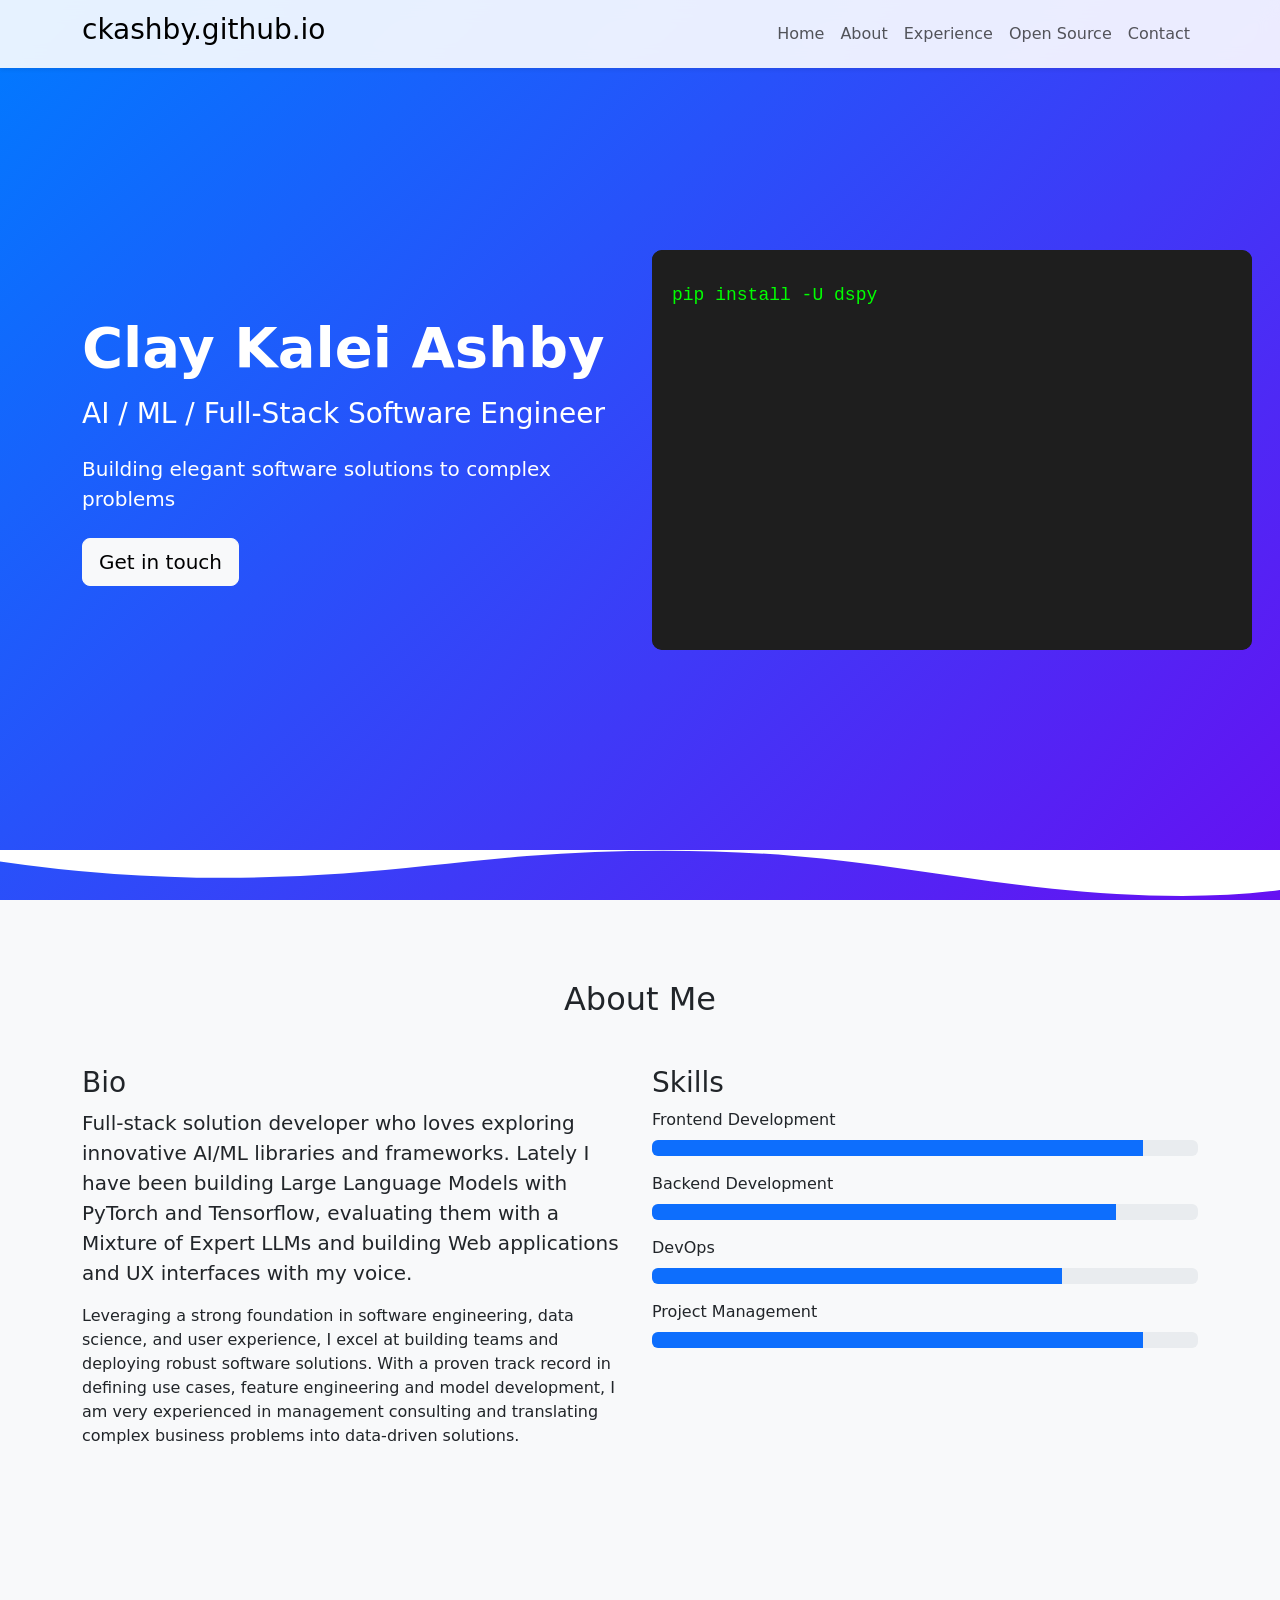
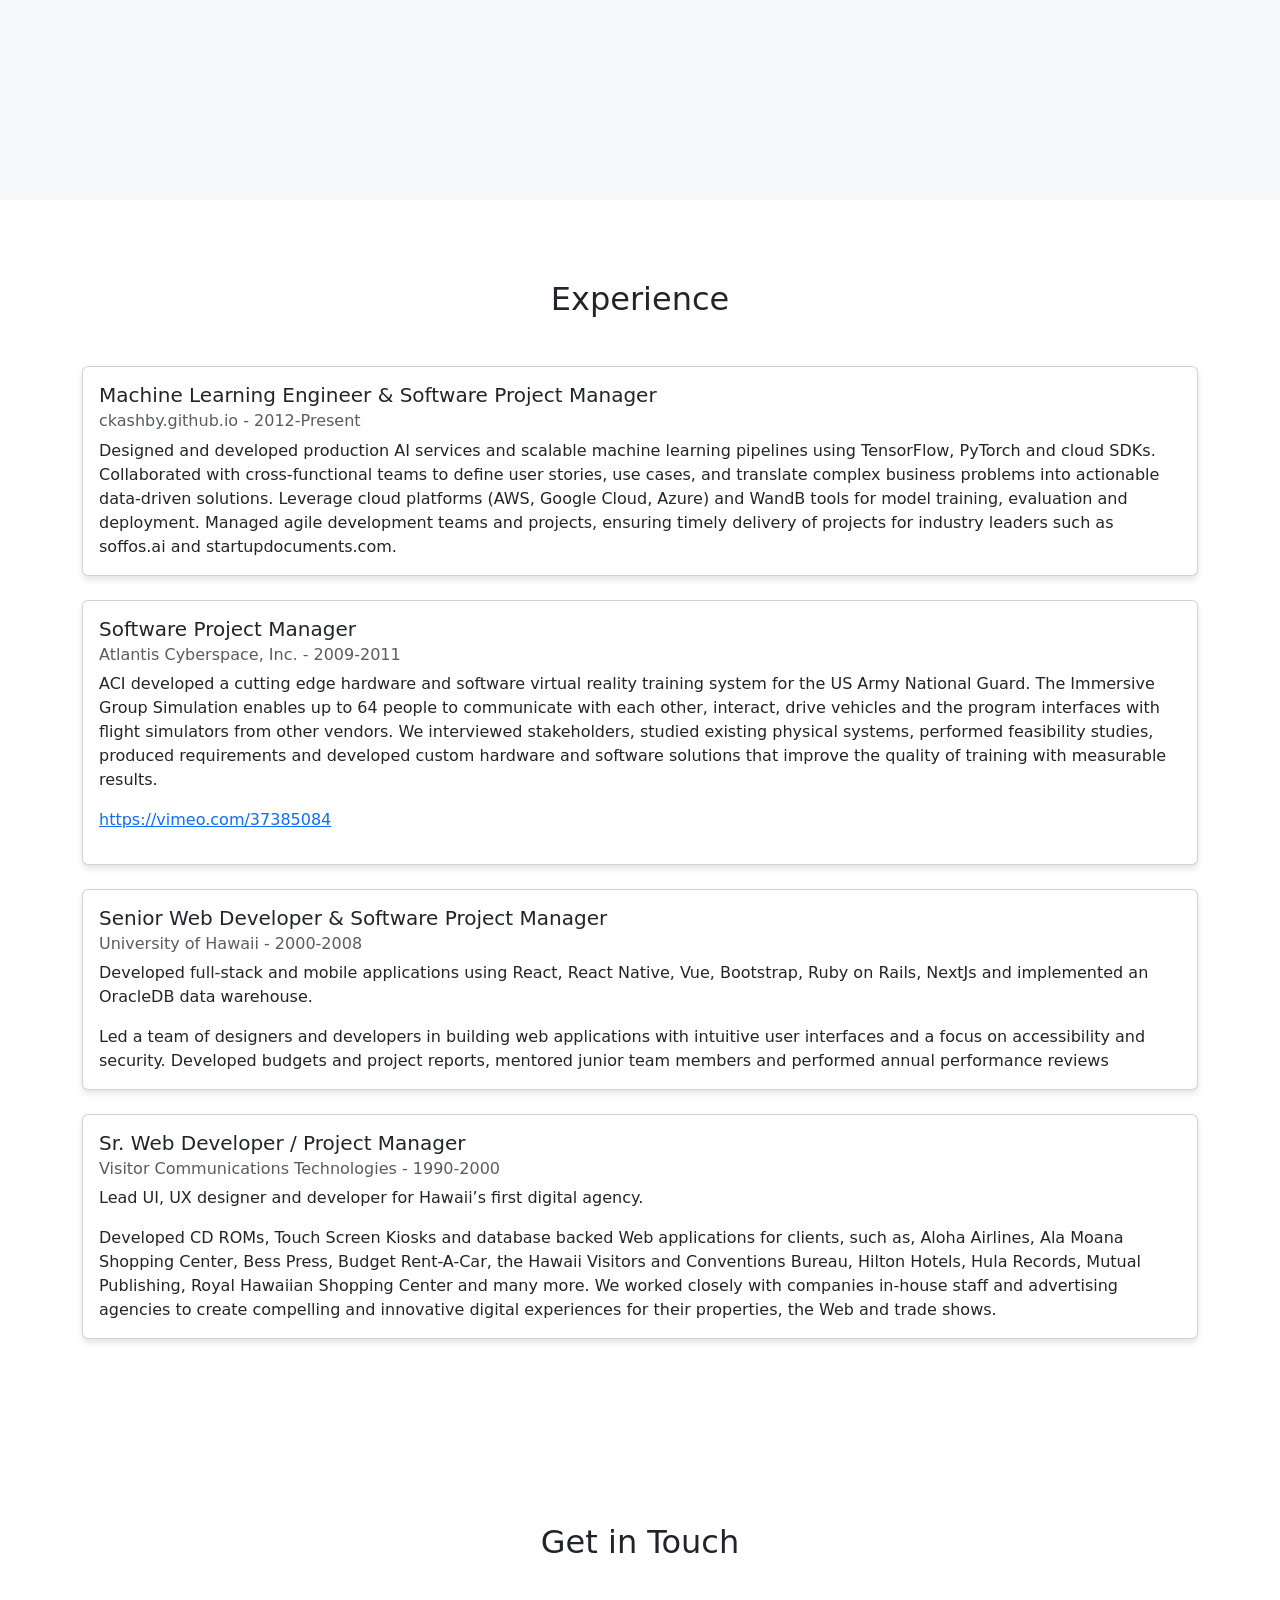
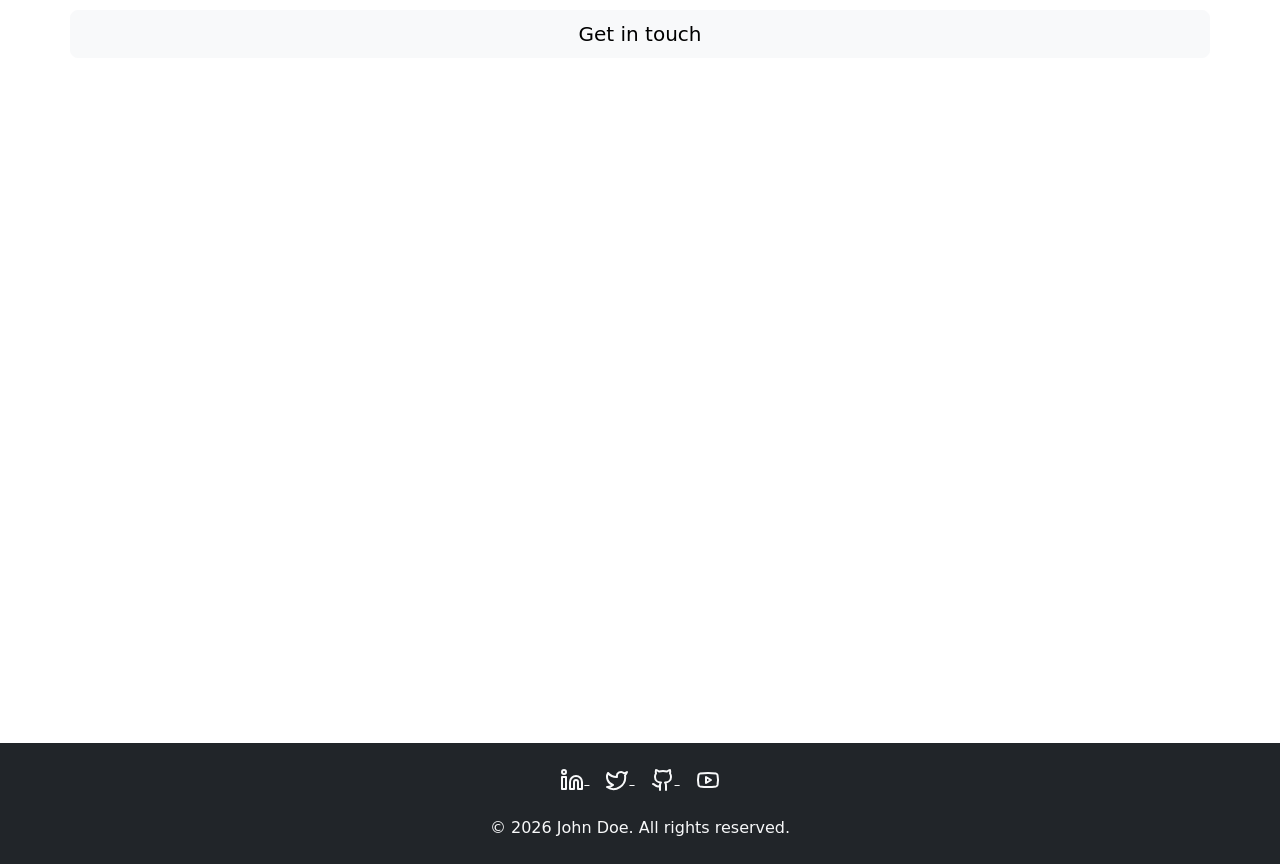
==== index.html @ 8d7f3fad "shorten animation" ====
<!DOCTYPE html>
<html lang="en">

<head>
    <meta charset="UTF-8">
    <meta name="viewport" content="width=device-width, initial-scale=1.0">
    <title>Clay Kalei Ashby - AI / ML / Full-Stack Software Engineer</title>
    <link href="https://cdnjs.cloudflare.com/ajax/libs/bootstrap/5.3.2/css/bootstrap.min.css" rel="stylesheet">
    <style>
        section {
            padding: 80px 0;
            min-height: 100vh;
        }

        .navbar {
            backdrop-filter: blur(10px);
            background-color: rgba(255, 255, 255, 0.9);
        }

        .project-card {
            transition: transform 0.3s ease;
            box-shadow: 0 4px 6px rgba(0, 0, 0, 0.1);
        }

        .project-card:hover {
            transform: translateY(-5px);
            box-shadow: 0 10px 15px rgba(0, 0, 0, 0.2);
        }

        .card {
            box-shadow: 0 4px 6px rgba(0, 0, 0, 0.1);
        }

        .hero-section {
            background: linear-gradient(135deg, #007bff 0%, #6610f2 100%);
            color: white;
        }

        .custom-shape {
            position: absolute;
            bottom: 0;
            left: 0;
            width: 100%;
            overflow: hidden;
            line-height: 0;
        }

        .custom-shape svg {
            position: relative;
            display: block;
            width: calc(100% + 1.3px);
            height: 50px;
        }

        .custom-shape .shape-fill {
            fill: #FFFFFF;
        }
    </style>
</head>

<body>
    <!-- Navbar <img src="./images/cka-sig400.png" alt="CK Ashby signature image" /> -->
    <nav class="navbar navbar-expand-lg fixed-top shadow-sm">
        <div class="container">
            <a class="navbar-brand fw-bold" href="#home"><h3>ckashby.github.io</h3></a>
            <button class="navbar-toggler" type="button" data-bs-toggle="collapse" data-bs-target="#navbarNav">
                <span class="navbar-toggler-icon"></span>
            </button>
            <div class="collapse navbar-collapse" id="navbarNav">
                <ul class="navbar-nav ms-auto">
                    <li class="nav-item">
                        <a class="nav-link" href="#home">Home</a>
                    </li>
                    <li class="nav-item">
                        <a class="nav-link" href="#about">About</a>
                    </li>
                    <li class="nav-item">
                        <a class="nav-link" href="#experience">Experience</a>
                    </li>
                    <li class="nav-item">
                        <a class="nav-link" href="#opensource">Open Source</a>
                    </li>
                    <li class="nav-item">
                        <a class="nav-link" href="#contact">Contact</a>
                    </li>
                </ul>
            </div>
        </div>
    </nav>

    <!-- Hero Section -->
    <section id="home" class="hero-section d-flex align-items-center position-relative">
        <div class="container">
            <div class="row align-items-center">
                <div class="col-lg-6">
                    <h1 class="display-4 fw-bold mb-3">Clay Kalei Ashby</h1>
                    <h2 class="h3 mb-4">AI / ML / Full-Stack Software Engineer</h2>
                    <!-- <h2 class="h3 mb-4">Technical Project / Program Manager</h2> -->
                    <p class="lead mb-4">Building elegant software solutions to complex problems</p>
                    <a href="./assets/ClayAshbyResume.pdf" class="btn btn-light btn-lg">Get in touch</a>
                </div>
                <div class="col-lg-6 text-center">
                    <svg width="600" height="400" xmlns="http://www.w3.org/2000/svg"
                        style="background-color: #1e1e1e; border-radius: 10px; font-family: 'Courier New', Courier, monospace;">
                        <!-- Terminal background -->
                        <rect x="0" y="0" width="600" height="400" fill="#1e1e1e" rx="10" ry="10" />
                        <text x="20" y="50" font-size="18" fill="#00ff00" id="line1"></text>
                        <text x="20" y="80" font-size="18" fill="#00ff00" id="line2"></text>
                        <text x="20" y="110" font-size="18" fill="#00ff00" id="line3"></text>
                        <text x="20" y="140" font-size="18" fill="#00ff00" id="line4"></text>
                        <text x="20" y="170" font-size="18" fill="#00ff00" id="line5"></text>

                        <!-- Animation script -->
                        <script>
                            const commands = [
                                'pip install -U dspy',
                                'curl -fsSL https://ollama.ai/install.sh | sh',
                                'ollama run llama3.2:1b',
                                "lm = dspy.LM('ollama_chat/llama3.2', api_base='http://localhost:11434')",
                                'dspy.configure(lm=lm)'
                            ];

                            let currentLine = 1;
                            let currentText = "";
                            let charIndex = 0;

                            function typeEffect() {
                                const textElement = document.getElementById(`line${currentLine}`);
                                if (currentLine <= commands.length) {
                                    currentText = commands[currentLine - 1];
                                    if (charIndex < currentText.length) {
                                        textElement.textContent += currentText[charIndex];
                                        charIndex++;
                                        setTimeout(typeEffect, 100);
                                    } else {
                                        currentLine++;
                                        charIndex = 0;
                                        setTimeout(typeEffect, 500);
                                    }
                                }
                            }

                            typeEffect();
                        </script>
                    </svg>
                    <!-- <img src="https://cdnjs.cloudflare.com/ajax/libs/placeholder-loading/0.6.0/example-6.svg" alt="Coding illustration" class="img-fluid rounded shadow-lg"> -->
                </div>
            </div>
        </div>
        <div class="custom-shape">
            <svg viewBox="0 0 1200 120" preserveAspectRatio="none">
                <path
                    d="M321.39,56.44c58-10.79,114.16-30.13,172-41.86,82.39-16.72,168.19-17.73,250.45-.39C823.78,31,906.67,72,985.66,92.83c70.05,18.48,146.53,26.09,214.34,3V0H0V27.35A600.21,600.21,0,0,0,321.39,56.44Z"
                    class="shape-fill"></path>
            </svg>
        </div>
    </section>

    <!-- About Section -->
    <section id="about" class="bg-light">
        <div class="container">
            <h2 class="text-center mb-5">About Me</h2>
            <div class="row">
                <div class="col-lg-6 mb-4">
                    <h3>Bio</h3>
                    <p class="lead">Full-stack solution developer who loves exploring innovative AI/ML libraries and
                        frameworks. Lately I have been
                        building Large Language Models with PyTorch and Tensorflow, evaluating them with a Mixture of
                        Expert LLMs and building Web applications and UX interfaces with my voice.</p>
                    <p>Leveraging a strong foundation in software engineering, data science, and user experience, I
                        excel at building teams and deploying robust software solutions. With a proven track record in
                        defining use cases, feature engineering and model development, I am very experienced in
                        management consulting and translating complex business problems into data-driven solutions.</p>
                </div>
                <div class="col-lg-6">
                    <h3>Skills</h3>
                    <div class="mb-3">
                        <p class="mb-2">Frontend Development</p>
                        <div class="progress">
                            <div class="progress-bar" role="progressbar" style="width: 90%"></div>
                        </div>
                    </div>
                    <div class="mb-3">
                        <p class="mb-2">Backend Development</p>
                        <div class="progress">
                            <div class="progress-bar" role="progressbar" style="width: 85%"></div>
                        </div>
                    </div>
                    <div class="mb-3">
                        <p class="mb-2">DevOps</p>
                        <div class="progress">
                            <div class="progress-bar" role="progressbar" style="width: 75%"></div>
                        </div>
                    </div>
                    <div class="mb-3">
                        <p class="mb-2">Project Management</p>
                        <div class="progress">
                            <div class="progress-bar" role="progressbar" style="width: 90%"></div>
                        </div>
                    </div>
                </div>
            </div>
        </div>
    </section>

    <!-- Experience Section -->
    <section id="experience">
        <div class="container">
            <h2 class="text-center mb-5">Experience</h2>
            <div class="row">
                <div class="col-lg-12">
                    <div class="card mb-4">
                        <div class="card-body">
                            <h5 class="card-title">Machine Learning Engineer & Software Project Manager</h5>
                            <h6 class="card-subtitle mb-2 text-muted">ckashby.github.io - 2012-Present</h6>
                            <p class="card-text">Designed and developed production AI services and scalable machine
                                learning pipelines using
                                TensorFlow, PyTorch and cloud SDKs. Collaborated with cross-functional teams to define
                                user
                                stories, use cases, and translate complex business problems into actionable data-driven
                                solutions. Leverage cloud platforms (AWS, Google Cloud, Azure) and WandB tools for model
                                training, evaluation and deployment. Managed agile development teams and projects,
                                ensuring
                                timely delivery of projects for industry leaders such as soffos.ai and
                                startupdocuments.com.</p>
                        </div>
                    </div>
                    <div class="card mb-4">
                        <div class="card-body">
                            <h5 class="card-title">Software Project Manager</h5>
                            <h6 class="card-subtitle mb-2 text-muted">Atlantis Cyberspace, Inc. - 2009-2011</h6>
                            <p class="card-text">ACI developed a cutting edge hardware and software virtual reality
                                training system for the US
                                Army National Guard. The Immersive Group Simulation enables up to 64 people to
                                communicate with each other, interact, drive vehicles and the program interfaces with
                                flight
                                simulators from other vendors. We interviewed stakeholders, studied existing physical
                                systems,
                                performed feasibility studies, produced requirements and developed custom hardware and
                                software solutions that improve the quality of training with measurable results.</p>
                            <p><a href="https://vimeo.com/37385084">https://vimeo.com/37385084</a></p>
                        </div>
                    </div>
                    <div class="card mb-4">
                        <div class="card-body">
                            <h5 class="card-title">Senior Web Developer & Software Project Manager </h5>
                            <h6 class="card-subtitle mb-2 text-muted">University of Hawaii - 2000-2008</h6>
                            <p class="card-text">Developed full-stack and mobile applications using React, React Native,
                                Vue, Bootstrap, Ruby on Rails, NextJs and implemented an OracleDB data warehouse.</p>
                            <p class="card-text">Led a team of designers and developers in building web applications
                                with intuitive user interfaces and a focus on accessibility and security. Developed
                                budgets and project
                                reports, mentored junior team members and performed annual performance reviews</p>

                        </div>
                    </div>
                    <div class="card mb-4">
                        <div class="card-body">
                            <h5 class="card-title">Sr. Web Developer / Project Manager</h5>
                            <h6 class="card-subtitle mb-2 text-muted">Visitor Communications Technologies - 1990-2000
                            </h6>
                            <p class="card-text">Lead UI, UX designer and developer for Hawaii’s first digital agency.
                            </p>
                            <p class="card-text">Developed CD ROMs, Touch Screen Kiosks and database backed Web
                                applications for clients,
                                such as, Aloha Airlines, Ala Moana Shopping Center, Bess Press, Budget Rent-A-Car, the
                                Hawaii Visitors and Conventions Bureau, Hilton Hotels, Hula Records, Mutual Publishing,
                                Royal
                                Hawaiian Shopping Center and many more. We worked closely with companies in-house staff
                                and advertising agencies to create compelling and innovative digital experiences for
                                their
                                properties, the Web and trade shows.</p>
                        </div>
                    </div>
                </div>
            </div>
        </div>
    </section>

    <!-- Contact Section -->
    <section id="contact">
        <div class="container">
            <h2 class="text-center mb-5">Get in Touch</h2>
            <div class="row justify-content-center">
                <a href="./assets/ClayAshbyResume.pdf" class="btn btn-light btn-lg">Get in touch</a>
            </div>
        </div>
    </section>

    <!-- Footer -->
    <footer class="bg-dark text-light py-4">
        <div class="container">
            <div class="row justify-content-center mb-4">
                <div class="col-auto">
                    <a href="https://www.linkedin.com/in/clay-ashby-299709b0/" class="text-light mx-2" target="_blank" rel="noopener noreferrer">
                        <svg xmlns="http://www.w3.org/2000/svg" width="24" height="24" viewBox="0 0 24 24" fill="none"
                            stroke="currentColor" stroke-width="2" stroke-linecap="round" stroke-linejoin="round">
                            <path d="M16 8a6 6 0 0 1 6 6v7h-4v-7a2 2 0 0 0-2-2 2 2 0 0 0-2 2v7h-4v-7a6 6 0 0 1 6-6z">
                            </path>
                            <rect width="4" height="12" x="2" y="9"></rect>
                            <circle cx="4" cy="4" r="2"></circle>
                        </svg>
                    </a>
                    <a href="https://x.com/clayashby" class="text-light mx-2" target="_blank" rel="noopener noreferrer">
                        <svg xmlns="http://www.w3.org/2000/svg" width="24" height="24" viewBox="0 0 24 24" fill="none"
                            stroke="currentColor" stroke-width="2" stroke-linecap="round" stroke-linejoin="round">
                            <path
                                d="M22 4s-.7 2.1-2 3.4c1.6 10-9.4 17.3-18 11.6 2.2.1 4.4-.6 6-2C3 15.5.5 9.6 3 5c2.2 2.6 5.6 4.1 9 4-.9-4.2 4-6.6 7-3.8 1.1 0 3-1.2 3-1.2z">
                            </path>
                        </svg>
                    </a>
                    <a href="https://github.com/ckashby" class="text-light mx-2" target="_blank" rel="noopener noreferrer">
                        <svg xmlns="http://www.w3.org/2000/svg" width="24" height="24" viewBox="0 0 24 24" fill="none"
                            stroke="currentColor" stroke-width="2" stroke-linecap="round" stroke-linejoin="round">
                            <path
                                d="M15 22v-4a4.8 4.8 0 0 0-1-3.5c3 0 6-2 6-5.5.08-1.25-.27-2.48-1-3.5.28-1.15.28-2.35 0-3.5 0 0-1 0-3 1.5-2.64-.5-5.36-.5-8 0C6 2 5 2 5 2c-.3 1.15-.3 2.35 0 3.5A5.403 5.403 0 0 0 4 9c0 3.5 3 5.5 6 5.5-.39.49-.68 1.05-.85 1.65-.17.6-.22 1.23-.15 1.85v4">
                            </path>
                            <path d="M9 18c-4.51 2-5-2-7-2"></path>
                        </svg>
                    </a>
                    <a href="https://www.youtube.com/@claydotashbydotgmail" class="text-light mx-2" target="_blank" rel="noopener noreferrer">
                        <svg xmlns="http://www.w3.org/2000/svg" width="24" height="24" viewBox="0 0 24 24" fill="none"
                            stroke="currentColor" stroke-width="2" stroke-linecap="round" stroke-linejoin="round">
                            <path
                                d="M2.5 17a24.12 24.12 0 0 1 0-10 2 2 0 0 1 1.4-1.4 49.56 49.56 0 0 1 16.2 0A2 2 0 0 1 21.5 7a24.12 24.12 0 0 1 0 10 2 2 0 0 1-1.4 1.4 49.55 49.55 0 0 1-16.2 0A2 2 0 0 1 2.5 17">
                            </path>
                            <path d="m10 15 5-3-5-3z"></path>
                        </svg>
                    </a>
                </div>
            </div>
            <div class="text-center">
                <p class="mb-0">&copy;
                    <script>document.write(new Date().getFullYear())</script> John Doe. All rights reserved.
                </p>
            </div>
        </div>
    </footer>

    <script src="https://cdnjs.cloudflare.com/ajax/libs/bootstrap/5.3.2/js/bootstrap.bundle.min.js"></script>
    <script>
        // Get the navbar collapse element
        const navbarCollapse = document.getElementById('navbarNav');
        const bsCollapse = new bootstrap.Collapse(navbarCollapse, { toggle: false });

        // Add click event listeners to all navbar links
        document.querySelectorAll('.navbar-nav .nav-link').forEach(link => {
            link.addEventListener('click', () => {
                // Check if the navbar is expanded (visible on mobile)
                if (navbarCollapse.classList.contains('show')) {
                    bsCollapse.hide();
                }
            });
        });
    </script>
</body>

</html>
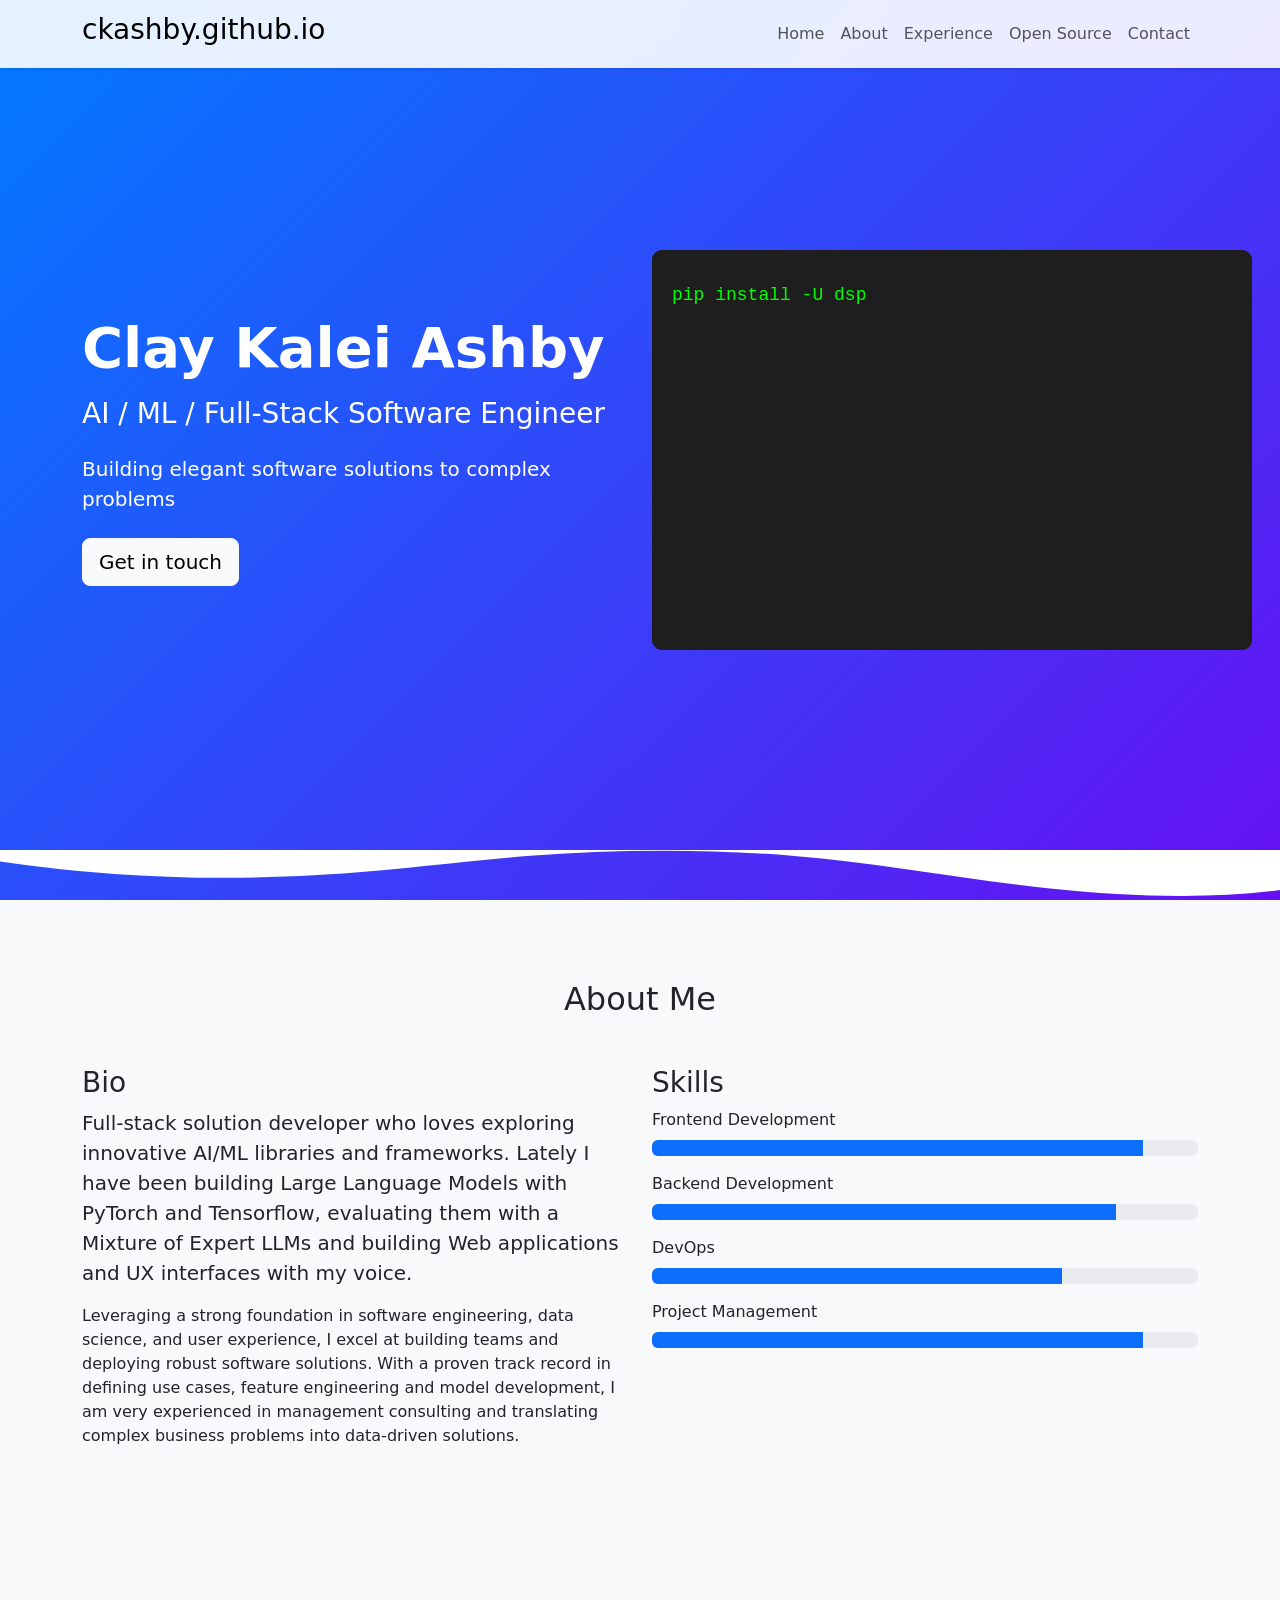
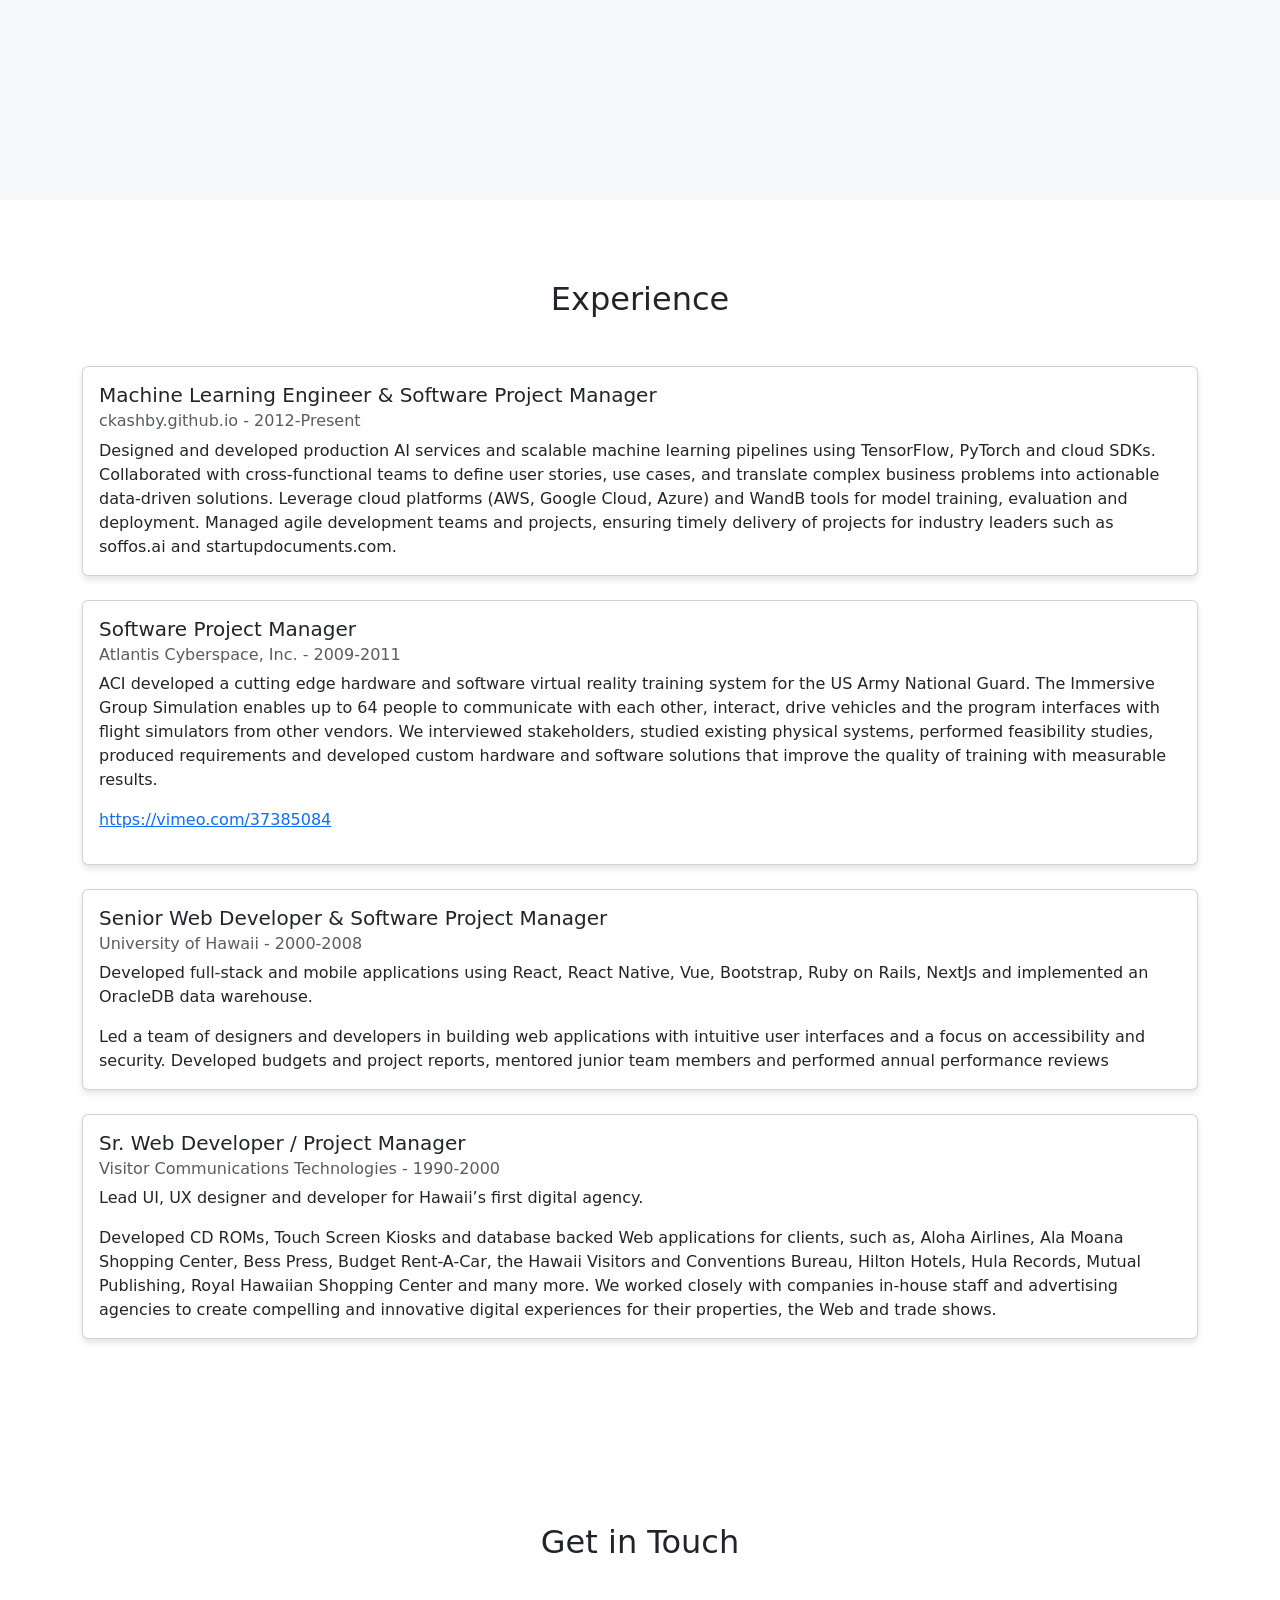
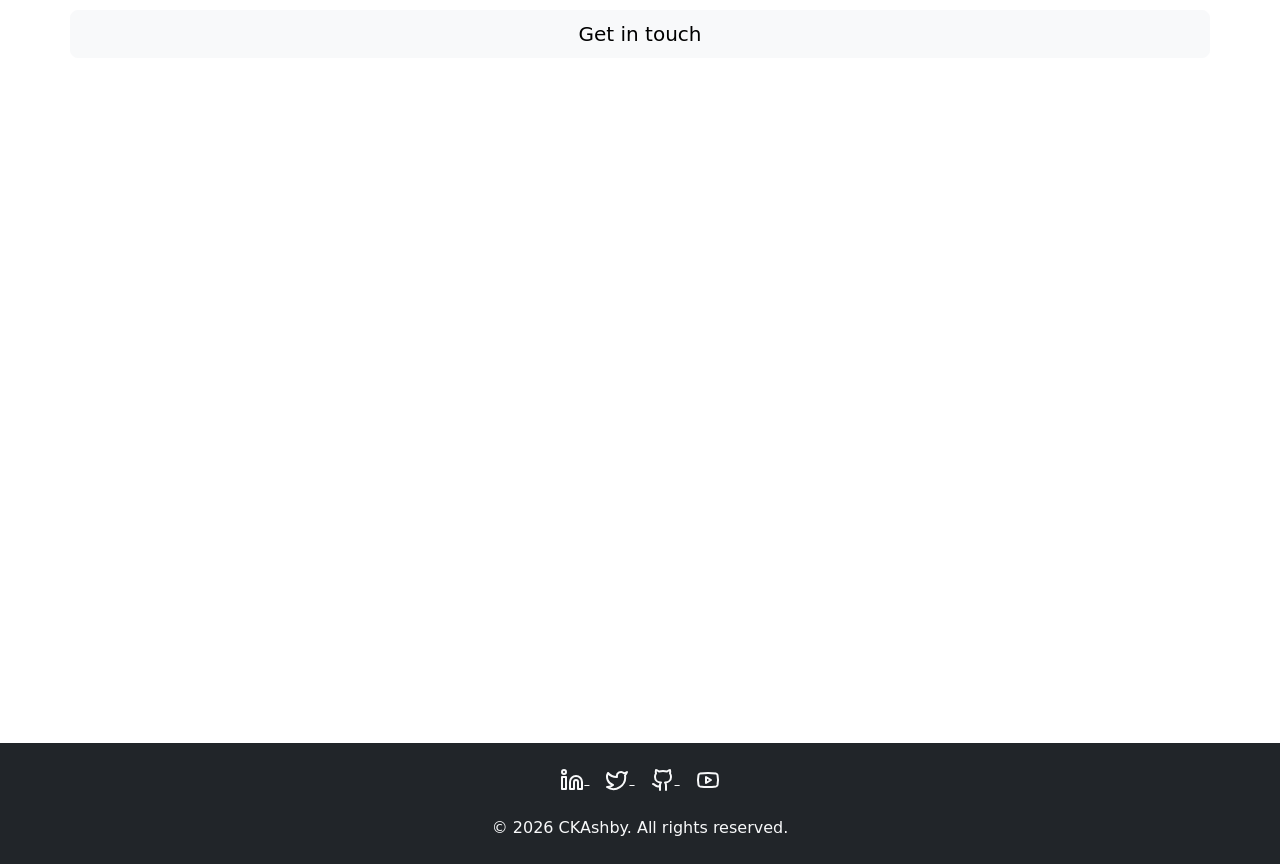
==== commit 37ca1702: "update footer text" ====
--- a/index.html
+++ b/index.html
@@ -331,7 +331,7 @@
             </div>
             <div class="text-center">
                 <p class="mb-0">&copy;
-                    <script>document.write(new Date().getFullYear())</script> John Doe. All rights reserved.
+                    <script>document.write(new Date().getFullYear())</script> CKAshby. All rights reserved.
                 </p>
             </div>
         </div>
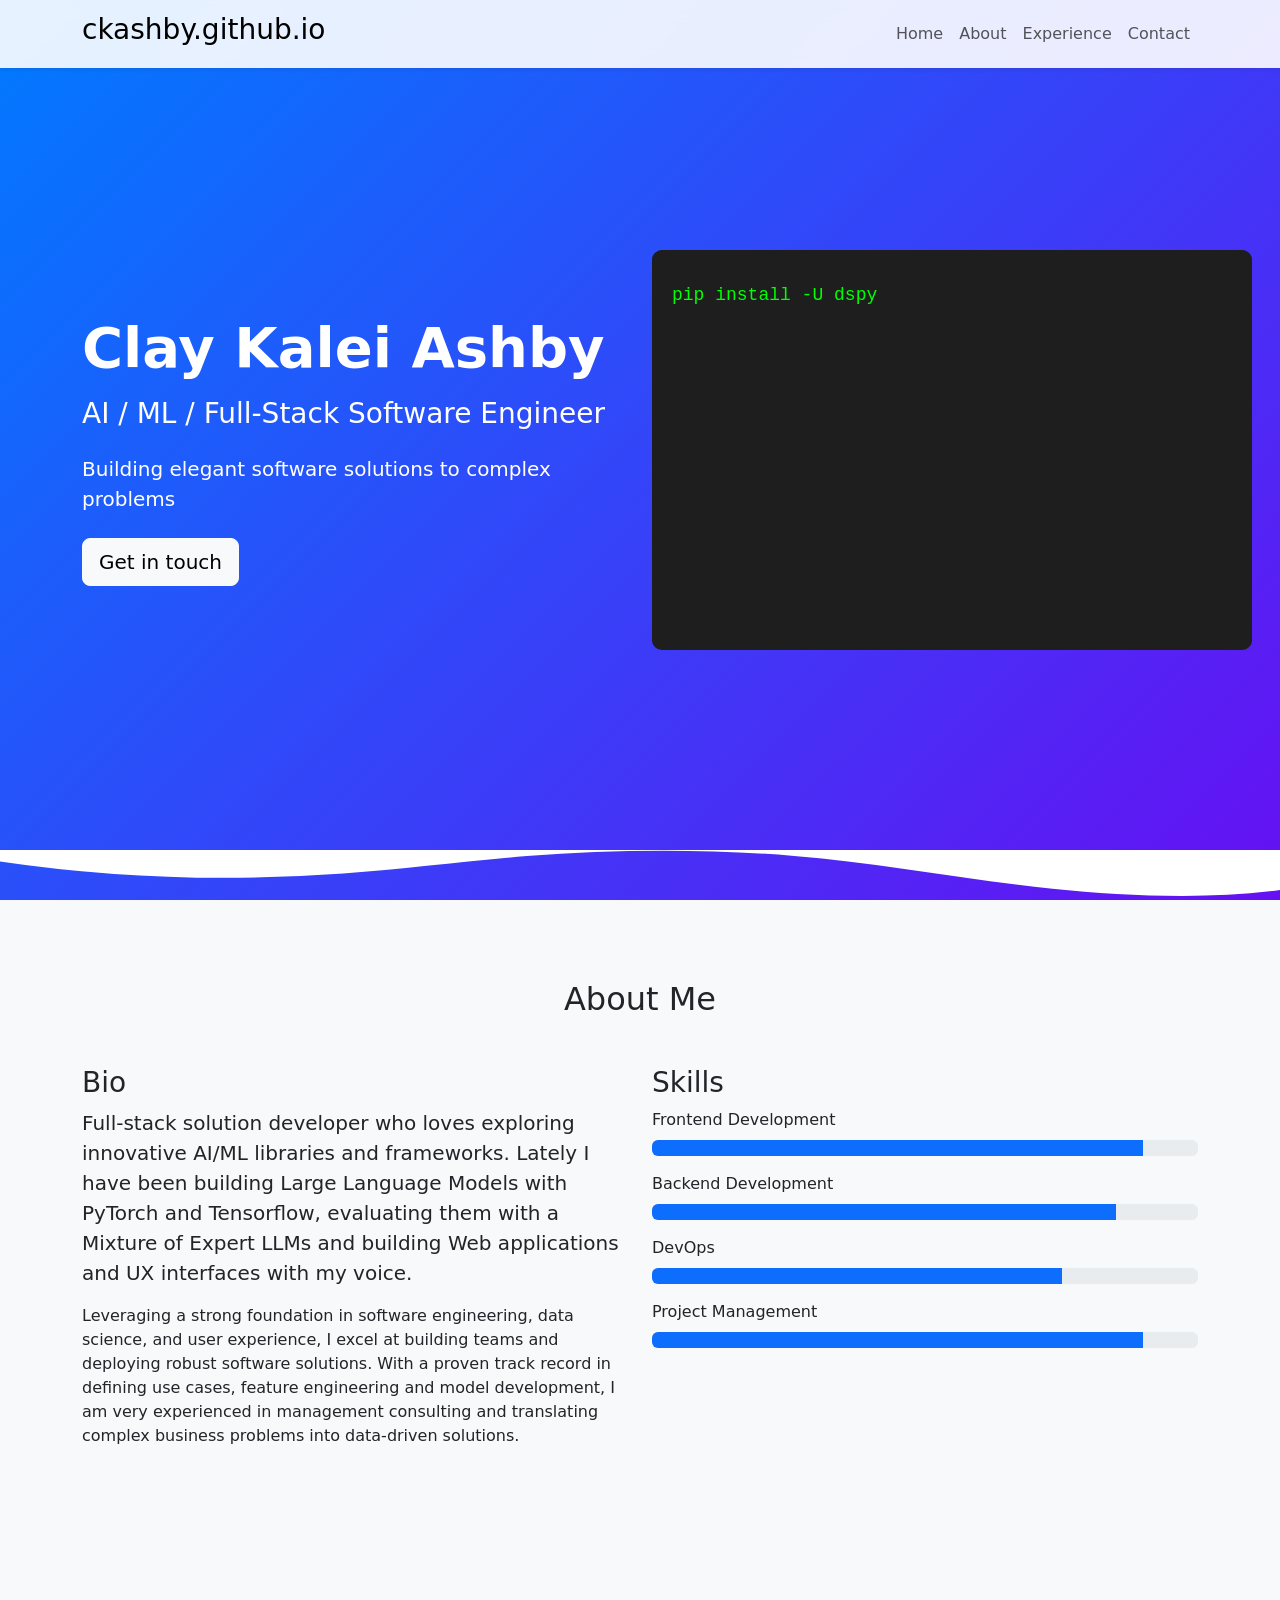
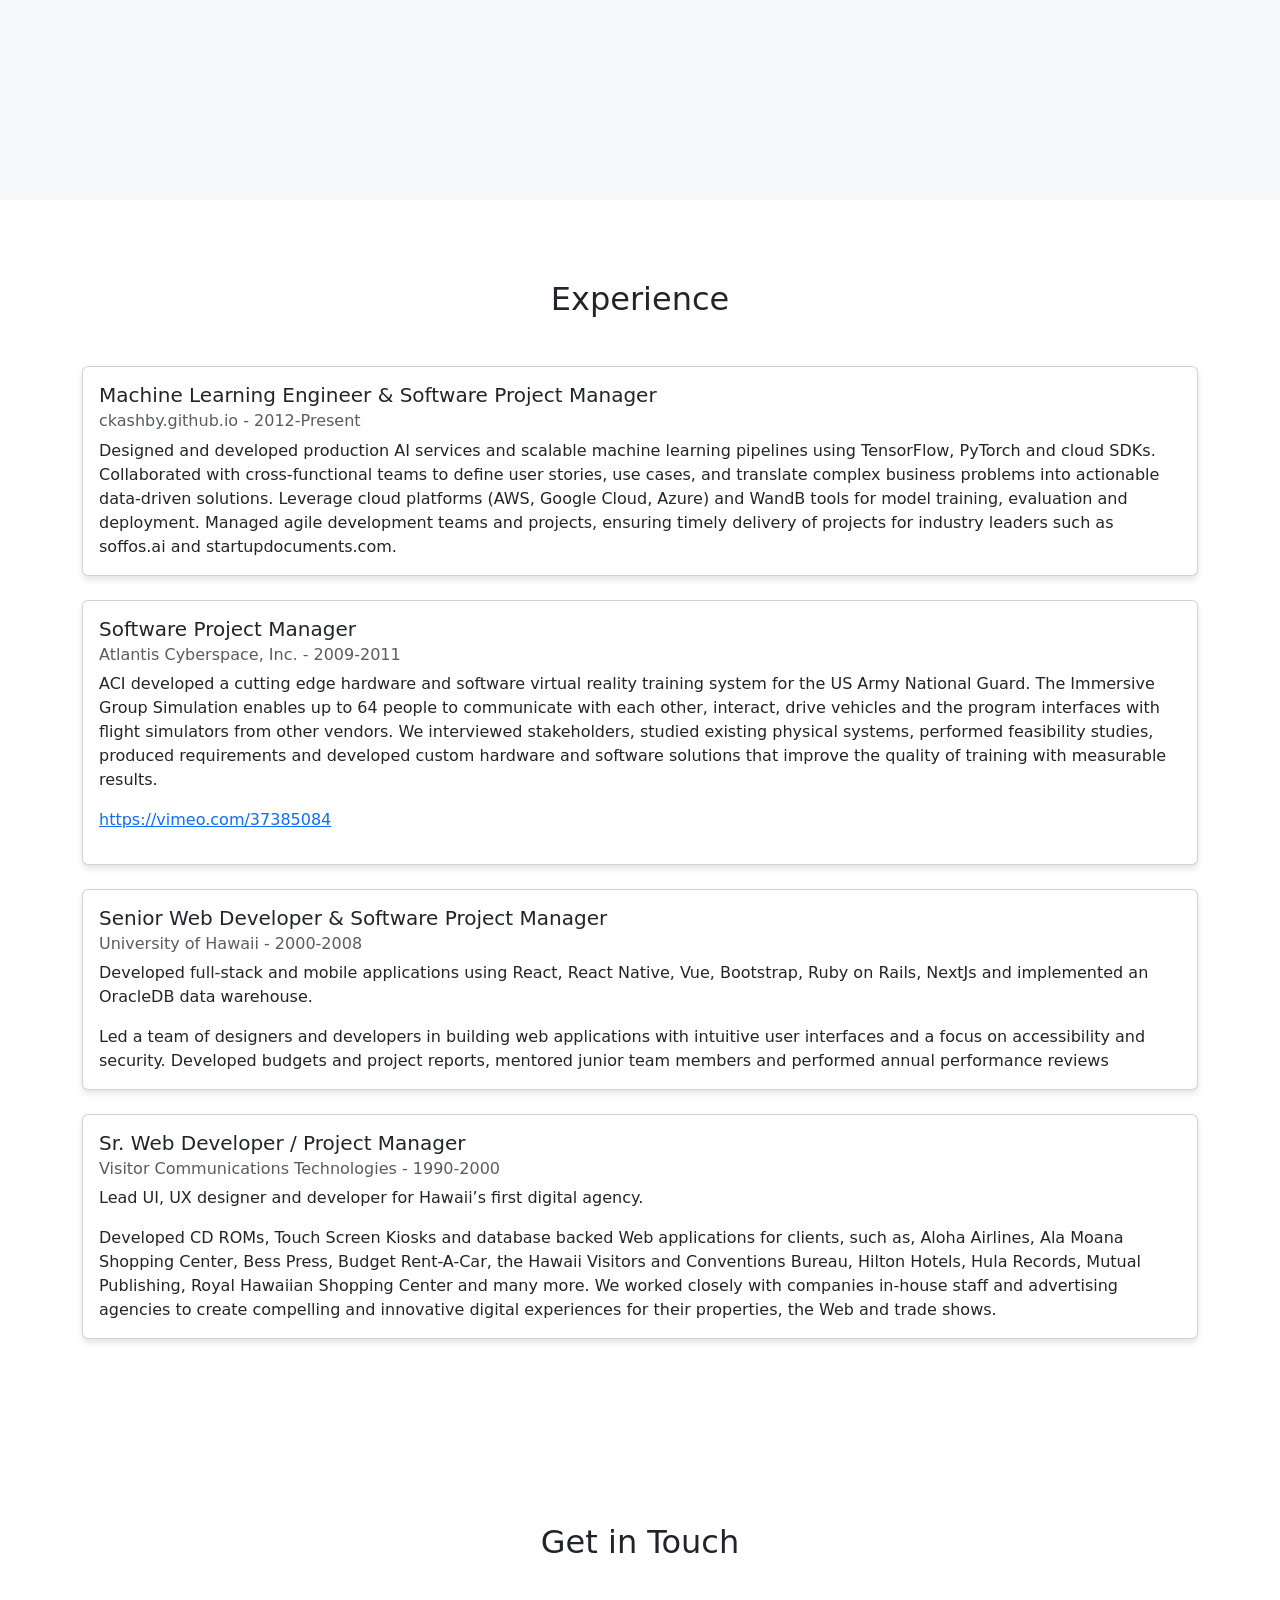
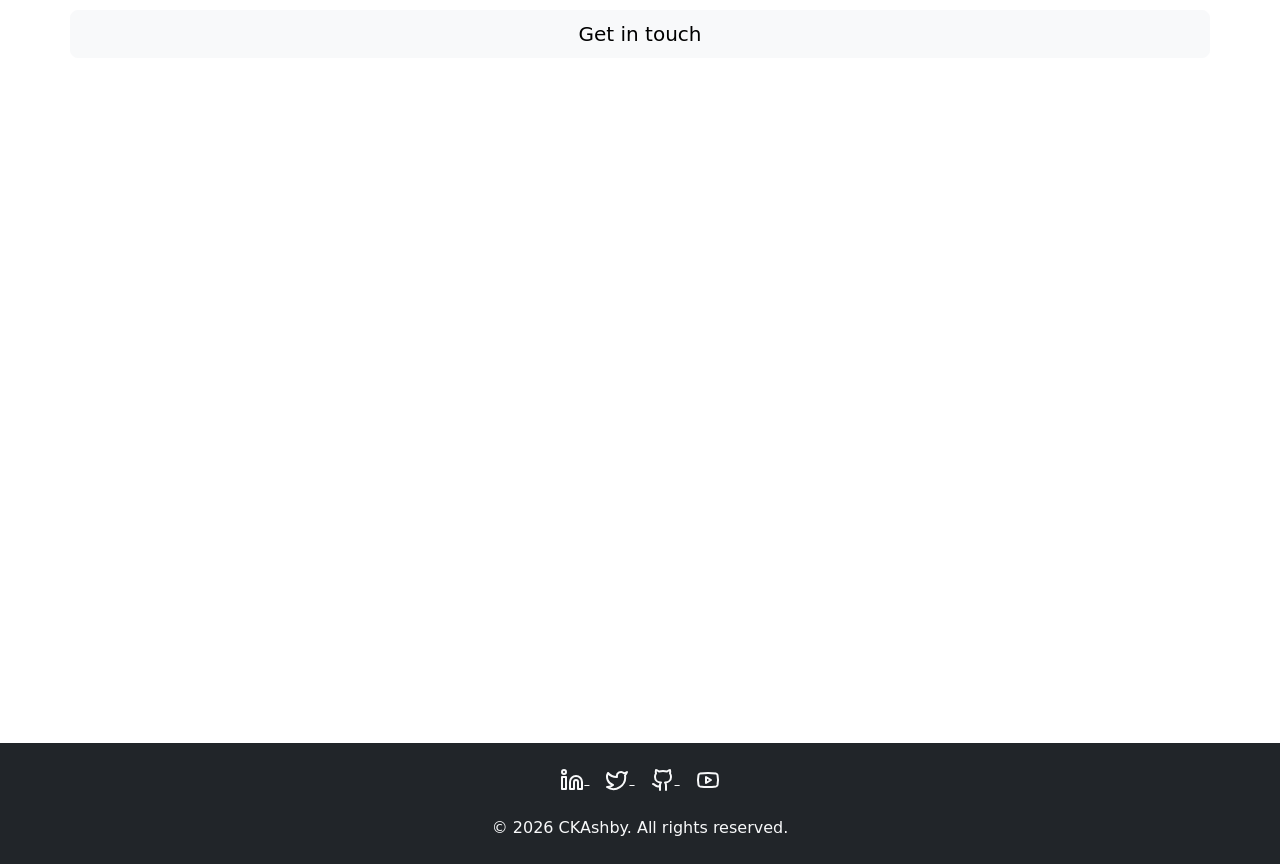
==== commit 58acaef1: "update resume" ====
--- a/index.html
+++ b/index.html
@@ -1,358 +1,571 @@
-<!DOCTYPE html>
+<!doctype html>
 <html lang="en">
-
-<head>
-    <meta charset="UTF-8">
-    <meta name="viewport" content="width=device-width, initial-scale=1.0">
-    <title>Clay Kalei Ashby - AI / ML / Full-Stack Software Engineer</title>
-    <link href="https://cdnjs.cloudflare.com/ajax/libs/bootstrap/5.3.2/css/bootstrap.min.css" rel="stylesheet">
-    <style>
-        section {
-            padding: 80px 0;
-            min-height: 100vh;
-        }
-
-        .navbar {
-            backdrop-filter: blur(10px);
-            background-color: rgba(255, 255, 255, 0.9);
-        }
-
-        .project-card {
-            transition: transform 0.3s ease;
-            box-shadow: 0 4px 6px rgba(0, 0, 0, 0.1);
-        }
-
-        .project-card:hover {
-            transform: translateY(-5px);
-            box-shadow: 0 10px 15px rgba(0, 0, 0, 0.2);
-        }
-
-        .card {
-            box-shadow: 0 4px 6px rgba(0, 0, 0, 0.1);
-        }
-
-        .hero-section {
-            background: linear-gradient(135deg, #007bff 0%, #6610f2 100%);
-            color: white;
-        }
-
-        .custom-shape {
-            position: absolute;
-            bottom: 0;
-            left: 0;
-            width: 100%;
-            overflow: hidden;
-            line-height: 0;
-        }
-
-        .custom-shape svg {
-            position: relative;
-            display: block;
-            width: calc(100% + 1.3px);
-            height: 50px;
-        }
-
-        .custom-shape .shape-fill {
-            fill: #FFFFFF;
-        }
-    </style>
-</head>
-
-<body>
-    <!-- Navbar <img src="./images/cka-sig400.png" alt="CK Ashby signature image" /> -->
-    <nav class="navbar navbar-expand-lg fixed-top shadow-sm">
-        <div class="container">
-            <a class="navbar-brand fw-bold" href="#home"><h3>ckashby.github.io</h3></a>
-            <button class="navbar-toggler" type="button" data-bs-toggle="collapse" data-bs-target="#navbarNav">
-                <span class="navbar-toggler-icon"></span>
-            </button>
-            <div class="collapse navbar-collapse" id="navbarNav">
-                <ul class="navbar-nav ms-auto">
-                    <li class="nav-item">
-                        <a class="nav-link" href="#home">Home</a>
-                    </li>
-                    <li class="nav-item">
-                        <a class="nav-link" href="#about">About</a>
-                    </li>
-                    <li class="nav-item">
-                        <a class="nav-link" href="#experience">Experience</a>
-                    </li>
-                    <li class="nav-item">
-                        <a class="nav-link" href="#opensource">Open Source</a>
-                    </li>
-                    <li class="nav-item">
-                        <a class="nav-link" href="#contact">Contact</a>
-                    </li>
-                </ul>
-            </div>
-        </div>
-    </nav>
-
-    <!-- Hero Section -->
-    <section id="home" class="hero-section d-flex align-items-center position-relative">
-        <div class="container">
-            <div class="row align-items-center">
-                <div class="col-lg-6">
-                    <h1 class="display-4 fw-bold mb-3">Clay Kalei Ashby</h1>
-                    <h2 class="h3 mb-4">AI / ML / Full-Stack Software Engineer</h2>
-                    <!-- <h2 class="h3 mb-4">Technical Project / Program Manager</h2> -->
-                    <p class="lead mb-4">Building elegant software solutions to complex problems</p>
-                    <a href="./assets/ClayAshbyResume.pdf" class="btn btn-light btn-lg">Get in touch</a>
-                </div>
-                <div class="col-lg-6 text-center">
-                    <svg width="600" height="400" xmlns="http://www.w3.org/2000/svg"
-                        style="background-color: #1e1e1e; border-radius: 10px; font-family: 'Courier New', Courier, monospace;">
-                        <!-- Terminal background -->
-                        <rect x="0" y="0" width="600" height="400" fill="#1e1e1e" rx="10" ry="10" />
-                        <text x="20" y="50" font-size="18" fill="#00ff00" id="line1"></text>
-                        <text x="20" y="80" font-size="18" fill="#00ff00" id="line2"></text>
-                        <text x="20" y="110" font-size="18" fill="#00ff00" id="line3"></text>
-                        <text x="20" y="140" font-size="18" fill="#00ff00" id="line4"></text>
-                        <text x="20" y="170" font-size="18" fill="#00ff00" id="line5"></text>
-
-                        <!-- Animation script -->
-                        <script>
-                            const commands = [
-                                'pip install -U dspy',
-                                'curl -fsSL https://ollama.ai/install.sh | sh',
-                                'ollama run llama3.2:1b',
-                                "lm = dspy.LM('ollama_chat/llama3.2', api_base='http://localhost:11434')",
-                                'dspy.configure(lm=lm)'
-                            ];
-
-                            let currentLine = 1;
-                            let currentText = "";
-                            let charIndex = 0;
-
-                            function typeEffect() {
-                                const textElement = document.getElementById(`line${currentLine}`);
-                                if (currentLine <= commands.length) {
-                                    currentText = commands[currentLine - 1];
-                                    if (charIndex < currentText.length) {
-                                        textElement.textContent += currentText[charIndex];
-                                        charIndex++;
-                                        setTimeout(typeEffect, 100);
-                                    } else {
-                                        currentLine++;
-                                        charIndex = 0;
-                                        setTimeout(typeEffect, 500);
+    <head>
+        <meta charset="UTF-8" />
+        <meta name="viewport" content="width=device-width, initial-scale=1.0" />
+        <title>Clay Kalei Ashby - AI / ML / Full-Stack Software Engineer</title>
+        <link
+            href="https://cdnjs.cloudflare.com/ajax/libs/bootstrap/5.3.2/css/bootstrap.min.css"
+            rel="stylesheet"
+        />
+        <style>
+            section {
+                padding: 80px 0;
+                min-height: 100vh;
+            }
+
+            .navbar {
+                backdrop-filter: blur(10px);
+                background-color: rgba(255, 255, 255, 0.9);
+            }
+
+            .project-card {
+                transition: transform 0.3s ease;
+                box-shadow: 0 4px 6px rgba(0, 0, 0, 0.1);
+            }
+
+            .project-card:hover {
+                transform: translateY(-5px);
+                box-shadow: 0 10px 15px rgba(0, 0, 0, 0.2);
+            }
+
+            .card {
+                box-shadow: 0 4px 6px rgba(0, 0, 0, 0.1);
+            }
+
+            .hero-section {
+                background: linear-gradient(135deg, #007bff 0%, #6610f2 100%);
+                color: white;
+            }
+
+            .custom-shape {
+                position: absolute;
+                bottom: 0;
+                left: 0;
+                width: 100%;
+                overflow: hidden;
+                line-height: 0;
+            }
+
+            .custom-shape svg {
+                position: relative;
+                display: block;
+                width: calc(100% + 1.3px);
+                height: 50px;
+            }
+
+            .custom-shape .shape-fill {
+                fill: #ffffff;
+            }
+        </style>
+    </head>
+
+    <body>
+        <!-- Navbar <img src="./images/cka-sig400.png" alt="CK Ashby signature image" /> -->
+        <nav class="navbar navbar-expand-lg fixed-top shadow-sm">
+            <div class="container">
+                <a class="navbar-brand fw-bold" href="#home"
+                    ><h3>ckashby.github.io</h3></a
+                >
+                <button
+                    class="navbar-toggler"
+                    type="button"
+                    data-bs-toggle="collapse"
+                    data-bs-target="#navbarNav"
+                >
+                    <span class="navbar-toggler-icon"></span>
+                </button>
+                <div class="collapse navbar-collapse" id="navbarNav">
+                    <ul class="navbar-nav ms-auto">
+                        <li class="nav-item">
+                            <a class="nav-link" href="#home">Home</a>
+                        </li>
+                        <li class="nav-item">
+                            <a class="nav-link" href="#about">About</a>
+                        </li>
+                        <li class="nav-item">
+                            <a class="nav-link" href="#experience"
+                                >Experience</a
+                            >
+                        </li>
+                        <li class="nav-item">
+                            <a class="nav-link" href="#contact">Contact</a>
+                        </li>
+                    </ul>
+                </div>
+            </div>
+        </nav>
+
+        <!-- Hero Section -->
+        <section
+            id="home"
+            class="hero-section d-flex align-items-center position-relative"
+        >
+            <div class="container">
+                <div class="row align-items-center">
+                    <div class="col-lg-6">
+                        <h1 class="display-4 fw-bold mb-3">Clay Kalei Ashby</h1>
+                        <h2 class="h3 mb-4">
+                            AI / ML / Full-Stack Software Engineer
+                        </h2>
+                        <!-- <h2 class="h3 mb-4">Technical Project / Program Manager</h2> -->
+                        <p class="lead mb-4">
+                            Building elegant software solutions to complex
+                            problems
+                        </p>
+                        <a
+                            href="./assets/ClayAshbyResume.pdf"
+                            class="btn btn-light btn-lg"
+                            >Get in touch</a
+                        >
+                    </div>
+                    <div class="col-lg-6 text-center">
+                        <svg
+                            width="600"
+                            height="400"
+                            xmlns="http://www.w3.org/2000/svg"
+                            style="
+                                background-color: #1e1e1e;
+                                border-radius: 10px;
+                                font-family:
+                                    &quot;Courier New&quot;, Courier, monospace;
+                            "
+                        >
+                            <!-- Terminal background -->
+                            <rect
+                                x="0"
+                                y="0"
+                                width="600"
+                                height="400"
+                                fill="#1e1e1e"
+                                rx="10"
+                                ry="10"
+                            />
+                            <text
+                                x="20"
+                                y="50"
+                                font-size="18"
+                                fill="#00ff00"
+                                id="line1"
+                            ></text>
+                            <text
+                                x="20"
+                                y="80"
+                                font-size="18"
+                                fill="#00ff00"
+                                id="line2"
+                            ></text>
+                            <text
+                                x="20"
+                                y="110"
+                                font-size="18"
+                                fill="#00ff00"
+                                id="line3"
+                            ></text>
+                            <text
+                                x="20"
+                                y="140"
+                                font-size="18"
+                                fill="#00ff00"
+                                id="line4"
+                            ></text>
+                            <text
+                                x="20"
+                                y="170"
+                                font-size="18"
+                                fill="#00ff00"
+                                id="line5"
+                            ></text>
+
+                            <!-- Animation script -->
+                            <script>
+                                const commands = [
+                                    "pip install -U dspy",
+                                    "curl -fsSL https://ollama.ai/install.sh | sh",
+                                    "ollama run llama3.2:1b",
+                                    "lm = dspy.LM('ollama_chat/llama3.2', api_base='http://localhost:11434')",
+                                    "dspy.configure(lm=lm)",
+                                ];
+
+                                let currentLine = 1;
+                                let currentText = "";
+                                let charIndex = 0;
+
+                                function typeEffect() {
+                                    const textElement = document.getElementById(
+                                        `line${currentLine}`,
+                                    );
+                                    if (currentLine <= commands.length) {
+                                        currentText = commands[currentLine - 1];
+                                        if (charIndex < currentText.length) {
+                                            textElement.textContent +=
+                                                currentText[charIndex];
+                                            charIndex++;
+                                            setTimeout(typeEffect, 100);
+                                        } else {
+                                            currentLine++;
+                                            charIndex = 0;
+                                            setTimeout(typeEffect, 500);
+                                        }
                                     }
                                 }
-                            }
-
-                            typeEffect();
+
+                                typeEffect();
+                            </script>
+                        </svg>
+                        <!-- <img src="https://cdnjs.cloudflare.com/ajax/libs/placeholder-loading/0.6.0/example-6.svg" alt="Coding illustration" class="img-fluid rounded shadow-lg"> -->
+                    </div>
+                </div>
+            </div>
+            <div class="custom-shape">
+                <svg viewBox="0 0 1200 120" preserveAspectRatio="none">
+                    <path
+                        d="M321.39,56.44c58-10.79,114.16-30.13,172-41.86,82.39-16.72,168.19-17.73,250.45-.39C823.78,31,906.67,72,985.66,92.83c70.05,18.48,146.53,26.09,214.34,3V0H0V27.35A600.21,600.21,0,0,0,321.39,56.44Z"
+                        class="shape-fill"
+                    ></path>
+                </svg>
+            </div>
+        </section>
+
+        <!-- About Section -->
+        <section id="about" class="bg-light">
+            <div class="container">
+                <h2 class="text-center mb-5">About Me</h2>
+                <div class="row">
+                    <div class="col-lg-6 mb-4">
+                        <h3>Bio</h3>
+                        <p class="lead">
+                            Full-stack solution developer who loves exploring
+                            innovative AI/ML libraries and frameworks. Lately I
+                            have been building Large Language Models with
+                            PyTorch and Tensorflow, evaluating them with a
+                            Mixture of Expert LLMs and building Web applications
+                            and UX interfaces with my voice.
+                        </p>
+                        <p>
+                            Leveraging a strong foundation in software
+                            engineering, data science, and user experience, I
+                            excel at building teams and deploying robust
+                            software solutions. With a proven track record in
+                            defining use cases, feature engineering and model
+                            development, I am very experienced in management
+                            consulting and translating complex business problems
+                            into data-driven solutions.
+                        </p>
+                    </div>
+                    <div class="col-lg-6">
+                        <h3>Skills</h3>
+                        <div class="mb-3">
+                            <p class="mb-2">Frontend Development</p>
+                            <div class="progress">
+                                <div
+                                    class="progress-bar"
+                                    role="progressbar"
+                                    style="width: 90%"
+                                ></div>
+                            </div>
+                        </div>
+                        <div class="mb-3">
+                            <p class="mb-2">Backend Development</p>
+                            <div class="progress">
+                                <div
+                                    class="progress-bar"
+                                    role="progressbar"
+                                    style="width: 85%"
+                                ></div>
+                            </div>
+                        </div>
+                        <div class="mb-3">
+                            <p class="mb-2">DevOps</p>
+                            <div class="progress">
+                                <div
+                                    class="progress-bar"
+                                    role="progressbar"
+                                    style="width: 75%"
+                                ></div>
+                            </div>
+                        </div>
+                        <div class="mb-3">
+                            <p class="mb-2">Project Management</p>
+                            <div class="progress">
+                                <div
+                                    class="progress-bar"
+                                    role="progressbar"
+                                    style="width: 90%"
+                                ></div>
+                            </div>
+                        </div>
+                    </div>
+                </div>
+            </div>
+        </section>
+
+        <!-- Experience Section -->
+        <section id="experience">
+            <div class="container">
+                <h2 class="text-center mb-5">Experience</h2>
+                <div class="row">
+                    <div class="col-lg-12">
+                        <div class="card mb-4">
+                            <div class="card-body">
+                                <h5 class="card-title">
+                                    Machine Learning Engineer & Software Project
+                                    Manager
+                                </h5>
+                                <h6 class="card-subtitle mb-2 text-muted">
+                                    ckashby.github.io - 2012-Present
+                                </h6>
+                                <p class="card-text">
+                                    Designed and developed production AI
+                                    services and scalable machine learning
+                                    pipelines using TensorFlow, PyTorch and
+                                    cloud SDKs. Collaborated with
+                                    cross-functional teams to define user
+                                    stories, use cases, and translate complex
+                                    business problems into actionable
+                                    data-driven solutions. Leverage cloud
+                                    platforms (AWS, Google Cloud, Azure) and
+                                    WandB tools for model training, evaluation
+                                    and deployment. Managed agile development
+                                    teams and projects, ensuring timely delivery
+                                    of projects for industry leaders such as
+                                    soffos.ai and startupdocuments.com.
+                                </p>
+                            </div>
+                        </div>
+                        <div class="card mb-4">
+                            <div class="card-body">
+                                <h5 class="card-title">
+                                    Software Project Manager
+                                </h5>
+                                <h6 class="card-subtitle mb-2 text-muted">
+                                    Atlantis Cyberspace, Inc. - 2009-2011
+                                </h6>
+                                <p class="card-text">
+                                    ACI developed a cutting edge hardware and
+                                    software virtual reality training system for
+                                    the US Army National Guard. The Immersive
+                                    Group Simulation enables up to 64 people to
+                                    communicate with each other, interact, drive
+                                    vehicles and the program interfaces with
+                                    flight simulators from other vendors. We
+                                    interviewed stakeholders, studied existing
+                                    physical systems, performed feasibility
+                                    studies, produced requirements and developed
+                                    custom hardware and software solutions that
+                                    improve the quality of training with
+                                    measurable results.
+                                </p>
+                                <p>
+                                    <a href="https://vimeo.com/37385084"
+                                        >https://vimeo.com/37385084</a
+                                    >
+                                </p>
+                            </div>
+                        </div>
+                        <div class="card mb-4">
+                            <div class="card-body">
+                                <h5 class="card-title">
+                                    Senior Web Developer & Software Project
+                                    Manager
+                                </h5>
+                                <h6 class="card-subtitle mb-2 text-muted">
+                                    University of Hawaii - 2000-2008
+                                </h6>
+                                <p class="card-text">
+                                    Developed full-stack and mobile applications
+                                    using React, React Native, Vue, Bootstrap,
+                                    Ruby on Rails, NextJs and implemented an
+                                    OracleDB data warehouse.
+                                </p>
+                                <p class="card-text">
+                                    Led a team of designers and developers in
+                                    building web applications with intuitive
+                                    user interfaces and a focus on accessibility
+                                    and security. Developed budgets and project
+                                    reports, mentored junior team members and
+                                    performed annual performance reviews
+                                </p>
+                            </div>
+                        </div>
+                        <div class="card mb-4">
+                            <div class="card-body">
+                                <h5 class="card-title">
+                                    Sr. Web Developer / Project Manager
+                                </h5>
+                                <h6 class="card-subtitle mb-2 text-muted">
+                                    Visitor Communications Technologies -
+                                    1990-2000
+                                </h6>
+                                <p class="card-text">
+                                    Lead UI, UX designer and developer for
+                                    Hawaii’s first digital agency.
+                                </p>
+                                <p class="card-text">
+                                    Developed CD ROMs, Touch Screen Kiosks and
+                                    database backed Web applications for
+                                    clients, such as, Aloha Airlines, Ala Moana
+                                    Shopping Center, Bess Press, Budget
+                                    Rent-A-Car, the Hawaii Visitors and
+                                    Conventions Bureau, Hilton Hotels, Hula
+                                    Records, Mutual Publishing, Royal Hawaiian
+                                    Shopping Center and many more. We worked
+                                    closely with companies in-house staff and
+                                    advertising agencies to create compelling
+                                    and innovative digital experiences for their
+                                    properties, the Web and trade shows.
+                                </p>
+                            </div>
+                        </div>
+                    </div>
+                </div>
+            </div>
+        </section>
+
+        <!-- Contact Section -->
+        <section id="contact">
+            <div class="container">
+                <h2 class="text-center mb-5">Get in Touch</h2>
+                <div class="row justify-content-center">
+                    <a
+                        href="./assets/ClayAshbyResume.pdf"
+                        class="btn btn-light btn-lg"
+                        >Get in touch</a
+                    >
+                </div>
+            </div>
+        </section>
+
+        <!-- Footer -->
+        <footer class="bg-dark text-light py-4">
+            <div class="container">
+                <div class="row justify-content-center mb-4">
+                    <div class="col-auto">
+                        <a
+                            href="https://www.linkedin.com/in/clay-ashby-299709b0/"
+                            class="text-light mx-2"
+                            target="_blank"
+                            rel="noopener noreferrer"
+                        >
+                            <svg
+                                xmlns="http://www.w3.org/2000/svg"
+                                width="24"
+                                height="24"
+                                viewBox="0 0 24 24"
+                                fill="none"
+                                stroke="currentColor"
+                                stroke-width="2"
+                                stroke-linecap="round"
+                                stroke-linejoin="round"
+                            >
+                                <path
+                                    d="M16 8a6 6 0 0 1 6 6v7h-4v-7a2 2 0 0 0-2-2 2 2 0 0 0-2 2v7h-4v-7a6 6 0 0 1 6-6z"
+                                ></path>
+                                <rect width="4" height="12" x="2" y="9"></rect>
+                                <circle cx="4" cy="4" r="2"></circle>
+                            </svg>
+                        </a>
+                        <a
+                            href="https://x.com/clayashby"
+                            class="text-light mx-2"
+                            target="_blank"
+                            rel="noopener noreferrer"
+                        >
+                            <svg
+                                xmlns="http://www.w3.org/2000/svg"
+                                width="24"
+                                height="24"
+                                viewBox="0 0 24 24"
+                                fill="none"
+                                stroke="currentColor"
+                                stroke-width="2"
+                                stroke-linecap="round"
+                                stroke-linejoin="round"
+                            >
+                                <path
+                                    d="M22 4s-.7 2.1-2 3.4c1.6 10-9.4 17.3-18 11.6 2.2.1 4.4-.6 6-2C3 15.5.5 9.6 3 5c2.2 2.6 5.6 4.1 9 4-.9-4.2 4-6.6 7-3.8 1.1 0 3-1.2 3-1.2z"
+                                ></path>
+                            </svg>
+                        </a>
+                        <a
+                            href="https://github.com/ckashby"
+                            class="text-light mx-2"
+                            target="_blank"
+                            rel="noopener noreferrer"
+                        >
+                            <svg
+                                xmlns="http://www.w3.org/2000/svg"
+                                width="24"
+                                height="24"
+                                viewBox="0 0 24 24"
+                                fill="none"
+                                stroke="currentColor"
+                                stroke-width="2"
+                                stroke-linecap="round"
+                                stroke-linejoin="round"
+                            >
+                                <path
+                                    d="M15 22v-4a4.8 4.8 0 0 0-1-3.5c3 0 6-2 6-5.5.08-1.25-.27-2.48-1-3.5.28-1.15.28-2.35 0-3.5 0 0-1 0-3 1.5-2.64-.5-5.36-.5-8 0C6 2 5 2 5 2c-.3 1.15-.3 2.35 0 3.5A5.403 5.403 0 0 0 4 9c0 3.5 3 5.5 6 5.5-.39.49-.68 1.05-.85 1.65-.17.6-.22 1.23-.15 1.85v4"
+                                ></path>
+                                <path d="M9 18c-4.51 2-5-2-7-2"></path>
+                            </svg>
+                        </a>
+                        <a
+                            href="https://www.youtube.com/@claydotashbydotgmail"
+                            class="text-light mx-2"
+                            target="_blank"
+                            rel="noopener noreferrer"
+                        >
+                            <svg
+                                xmlns="http://www.w3.org/2000/svg"
+                                width="24"
+                                height="24"
+                                viewBox="0 0 24 24"
+                                fill="none"
+                                stroke="currentColor"
+                                stroke-width="2"
+                                stroke-linecap="round"
+                                stroke-linejoin="round"
+                            >
+                                <path
+                                    d="M2.5 17a24.12 24.12 0 0 1 0-10 2 2 0 0 1 1.4-1.4 49.56 49.56 0 0 1 16.2 0A2 2 0 0 1 21.5 7a24.12 24.12 0 0 1 0 10 2 2 0 0 1-1.4 1.4 49.55 49.55 0 0 1-16.2 0A2 2 0 0 1 2.5 17"
+                                ></path>
+                                <path d="m10 15 5-3-5-3z"></path>
+                            </svg>
+                        </a>
+                    </div>
+                </div>
+                <div class="text-center">
+                    <p class="mb-0">
+                        &copy;
+                        <script>
+                            document.write(new Date().getFullYear());
                         </script>
-                    </svg>
-                    <!-- <img src="https://cdnjs.cloudflare.com/ajax/libs/placeholder-loading/0.6.0/example-6.svg" alt="Coding illustration" class="img-fluid rounded shadow-lg"> -->
-                </div>
-            </div>
-        </div>
-        <div class="custom-shape">
-            <svg viewBox="0 0 1200 120" preserveAspectRatio="none">
-                <path
-                    d="M321.39,56.44c58-10.79,114.16-30.13,172-41.86,82.39-16.72,168.19-17.73,250.45-.39C823.78,31,906.67,72,985.66,92.83c70.05,18.48,146.53,26.09,214.34,3V0H0V27.35A600.21,600.21,0,0,0,321.39,56.44Z"
-                    class="shape-fill"></path>
-            </svg>
-        </div>
-    </section>
-
-    <!-- About Section -->
-    <section id="about" class="bg-light">
-        <div class="container">
-            <h2 class="text-center mb-5">About Me</h2>
-            <div class="row">
-                <div class="col-lg-6 mb-4">
-                    <h3>Bio</h3>
-                    <p class="lead">Full-stack solution developer who loves exploring innovative AI/ML libraries and
-                        frameworks. Lately I have been
-                        building Large Language Models with PyTorch and Tensorflow, evaluating them with a Mixture of
-                        Expert LLMs and building Web applications and UX interfaces with my voice.</p>
-                    <p>Leveraging a strong foundation in software engineering, data science, and user experience, I
-                        excel at building teams and deploying robust software solutions. With a proven track record in
-                        defining use cases, feature engineering and model development, I am very experienced in
-                        management consulting and translating complex business problems into data-driven solutions.</p>
-                </div>
-                <div class="col-lg-6">
-                    <h3>Skills</h3>
-                    <div class="mb-3">
-                        <p class="mb-2">Frontend Development</p>
-                        <div class="progress">
-                            <div class="progress-bar" role="progressbar" style="width: 90%"></div>
-                        </div>
-                    </div>
-                    <div class="mb-3">
-                        <p class="mb-2">Backend Development</p>
-                        <div class="progress">
-                            <div class="progress-bar" role="progressbar" style="width: 85%"></div>
-                        </div>
-                    </div>
-                    <div class="mb-3">
-                        <p class="mb-2">DevOps</p>
-                        <div class="progress">
-                            <div class="progress-bar" role="progressbar" style="width: 75%"></div>
-                        </div>
-                    </div>
-                    <div class="mb-3">
-                        <p class="mb-2">Project Management</p>
-                        <div class="progress">
-                            <div class="progress-bar" role="progressbar" style="width: 90%"></div>
-                        </div>
-                    </div>
-                </div>
-            </div>
-        </div>
-    </section>
-
-    <!-- Experience Section -->
-    <section id="experience">
-        <div class="container">
-            <h2 class="text-center mb-5">Experience</h2>
-            <div class="row">
-                <div class="col-lg-12">
-                    <div class="card mb-4">
-                        <div class="card-body">
-                            <h5 class="card-title">Machine Learning Engineer & Software Project Manager</h5>
-                            <h6 class="card-subtitle mb-2 text-muted">ckashby.github.io - 2012-Present</h6>
-                            <p class="card-text">Designed and developed production AI services and scalable machine
-                                learning pipelines using
-                                TensorFlow, PyTorch and cloud SDKs. Collaborated with cross-functional teams to define
-                                user
-                                stories, use cases, and translate complex business problems into actionable data-driven
-                                solutions. Leverage cloud platforms (AWS, Google Cloud, Azure) and WandB tools for model
-                                training, evaluation and deployment. Managed agile development teams and projects,
-                                ensuring
-                                timely delivery of projects for industry leaders such as soffos.ai and
-                                startupdocuments.com.</p>
-                        </div>
-                    </div>
-                    <div class="card mb-4">
-                        <div class="card-body">
-                            <h5 class="card-title">Software Project Manager</h5>
-                            <h6 class="card-subtitle mb-2 text-muted">Atlantis Cyberspace, Inc. - 2009-2011</h6>
-                            <p class="card-text">ACI developed a cutting edge hardware and software virtual reality
-                                training system for the US
-                                Army National Guard. The Immersive Group Simulation enables up to 64 people to
-                                communicate with each other, interact, drive vehicles and the program interfaces with
-                                flight
-                                simulators from other vendors. We interviewed stakeholders, studied existing physical
-                                systems,
-                                performed feasibility studies, produced requirements and developed custom hardware and
-                                software solutions that improve the quality of training with measurable results.</p>
-                            <p><a href="https://vimeo.com/37385084">https://vimeo.com/37385084</a></p>
-                        </div>
-                    </div>
-                    <div class="card mb-4">
-                        <div class="card-body">
-                            <h5 class="card-title">Senior Web Developer & Software Project Manager </h5>
-                            <h6 class="card-subtitle mb-2 text-muted">University of Hawaii - 2000-2008</h6>
-                            <p class="card-text">Developed full-stack and mobile applications using React, React Native,
-                                Vue, Bootstrap, Ruby on Rails, NextJs and implemented an OracleDB data warehouse.</p>
-                            <p class="card-text">Led a team of designers and developers in building web applications
-                                with intuitive user interfaces and a focus on accessibility and security. Developed
-                                budgets and project
-                                reports, mentored junior team members and performed annual performance reviews</p>
-
-                        </div>
-                    </div>
-                    <div class="card mb-4">
-                        <div class="card-body">
-                            <h5 class="card-title">Sr. Web Developer / Project Manager</h5>
-                            <h6 class="card-subtitle mb-2 text-muted">Visitor Communications Technologies - 1990-2000
-                            </h6>
-                            <p class="card-text">Lead UI, UX designer and developer for Hawaii’s first digital agency.
-                            </p>
-                            <p class="card-text">Developed CD ROMs, Touch Screen Kiosks and database backed Web
-                                applications for clients,
-                                such as, Aloha Airlines, Ala Moana Shopping Center, Bess Press, Budget Rent-A-Car, the
-                                Hawaii Visitors and Conventions Bureau, Hilton Hotels, Hula Records, Mutual Publishing,
-                                Royal
-                                Hawaiian Shopping Center and many more. We worked closely with companies in-house staff
-                                and advertising agencies to create compelling and innovative digital experiences for
-                                their
-                                properties, the Web and trade shows.</p>
-                        </div>
-                    </div>
-                </div>
-            </div>
-        </div>
-    </section>
-
-    <!-- Contact Section -->
-    <section id="contact">
-        <div class="container">
-            <h2 class="text-center mb-5">Get in Touch</h2>
-            <div class="row justify-content-center">
-                <a href="./assets/ClayAshbyResume.pdf" class="btn btn-light btn-lg">Get in touch</a>
-            </div>
-        </div>
-    </section>
-
-    <!-- Footer -->
-    <footer class="bg-dark text-light py-4">
-        <div class="container">
-            <div class="row justify-content-center mb-4">
-                <div class="col-auto">
-                    <a href="https://www.linkedin.com/in/clay-ashby-299709b0/" class="text-light mx-2" target="_blank" rel="noopener noreferrer">
-                        <svg xmlns="http://www.w3.org/2000/svg" width="24" height="24" viewBox="0 0 24 24" fill="none"
-                            stroke="currentColor" stroke-width="2" stroke-linecap="round" stroke-linejoin="round">
-                            <path d="M16 8a6 6 0 0 1 6 6v7h-4v-7a2 2 0 0 0-2-2 2 2 0 0 0-2 2v7h-4v-7a6 6 0 0 1 6-6z">
-                            </path>
-                            <rect width="4" height="12" x="2" y="9"></rect>
-                            <circle cx="4" cy="4" r="2"></circle>
-                        </svg>
-                    </a>
-                    <a href="https://x.com/clayashby" class="text-light mx-2" target="_blank" rel="noopener noreferrer">
-                        <svg xmlns="http://www.w3.org/2000/svg" width="24" height="24" viewBox="0 0 24 24" fill="none"
-                            stroke="currentColor" stroke-width="2" stroke-linecap="round" stroke-linejoin="round">
-                            <path
-                                d="M22 4s-.7 2.1-2 3.4c1.6 10-9.4 17.3-18 11.6 2.2.1 4.4-.6 6-2C3 15.5.5 9.6 3 5c2.2 2.6 5.6 4.1 9 4-.9-4.2 4-6.6 7-3.8 1.1 0 3-1.2 3-1.2z">
-                            </path>
-                        </svg>
-                    </a>
-                    <a href="https://github.com/ckashby" class="text-light mx-2" target="_blank" rel="noopener noreferrer">
-                        <svg xmlns="http://www.w3.org/2000/svg" width="24" height="24" viewBox="0 0 24 24" fill="none"
-                            stroke="currentColor" stroke-width="2" stroke-linecap="round" stroke-linejoin="round">
-                            <path
-                                d="M15 22v-4a4.8 4.8 0 0 0-1-3.5c3 0 6-2 6-5.5.08-1.25-.27-2.48-1-3.5.28-1.15.28-2.35 0-3.5 0 0-1 0-3 1.5-2.64-.5-5.36-.5-8 0C6 2 5 2 5 2c-.3 1.15-.3 2.35 0 3.5A5.403 5.403 0 0 0 4 9c0 3.5 3 5.5 6 5.5-.39.49-.68 1.05-.85 1.65-.17.6-.22 1.23-.15 1.85v4">
-                            </path>
-                            <path d="M9 18c-4.51 2-5-2-7-2"></path>
-                        </svg>
-                    </a>
-                    <a href="https://www.youtube.com/@claydotashbydotgmail" class="text-light mx-2" target="_blank" rel="noopener noreferrer">
-                        <svg xmlns="http://www.w3.org/2000/svg" width="24" height="24" viewBox="0 0 24 24" fill="none"
-                            stroke="currentColor" stroke-width="2" stroke-linecap="round" stroke-linejoin="round">
-                            <path
-                                d="M2.5 17a24.12 24.12 0 0 1 0-10 2 2 0 0 1 1.4-1.4 49.56 49.56 0 0 1 16.2 0A2 2 0 0 1 21.5 7a24.12 24.12 0 0 1 0 10 2 2 0 0 1-1.4 1.4 49.55 49.55 0 0 1-16.2 0A2 2 0 0 1 2.5 17">
-                            </path>
-                            <path d="m10 15 5-3-5-3z"></path>
-                        </svg>
-                    </a>
-                </div>
-            </div>
-            <div class="text-center">
-                <p class="mb-0">&copy;
-                    <script>document.write(new Date().getFullYear())</script> CKAshby. All rights reserved.
-                </p>
-            </div>
-        </div>
-    </footer>
-
-    <script src="https://cdnjs.cloudflare.com/ajax/libs/bootstrap/5.3.2/js/bootstrap.bundle.min.js"></script>
-    <script>
-        // Get the navbar collapse element
-        const navbarCollapse = document.getElementById('navbarNav');
-        const bsCollapse = new bootstrap.Collapse(navbarCollapse, { toggle: false });
-
-        // Add click event listeners to all navbar links
-        document.querySelectorAll('.navbar-nav .nav-link').forEach(link => {
-            link.addEventListener('click', () => {
-                // Check if the navbar is expanded (visible on mobile)
-                if (navbarCollapse.classList.contains('show')) {
-                    bsCollapse.hide();
-                }
+                        CKAshby. All rights reserved.
+                    </p>
+                </div>
+            </div>
+        </footer>
+
+        <script src="https://cdnjs.cloudflare.com/ajax/libs/bootstrap/5.3.2/js/bootstrap.bundle.min.js"></script>
+        <script>
+            // Get the navbar collapse element
+            const navbarCollapse = document.getElementById("navbarNav");
+            const bsCollapse = new bootstrap.Collapse(navbarCollapse, {
+                toggle: false,
             });
-        });
-    </script>
-</body>
-
-</html>+
+            // Add click event listeners to all navbar links
+            document
+                .querySelectorAll(".navbar-nav .nav-link")
+                .forEach((link) => {
+                    link.addEventListener("click", () => {
+                        // Check if the navbar is expanded (visible on mobile)
+                        if (navbarCollapse.classList.contains("show")) {
+                            bsCollapse.hide();
+                        }
+                    });
+                });
+        </script>
+    </body>
+</html>
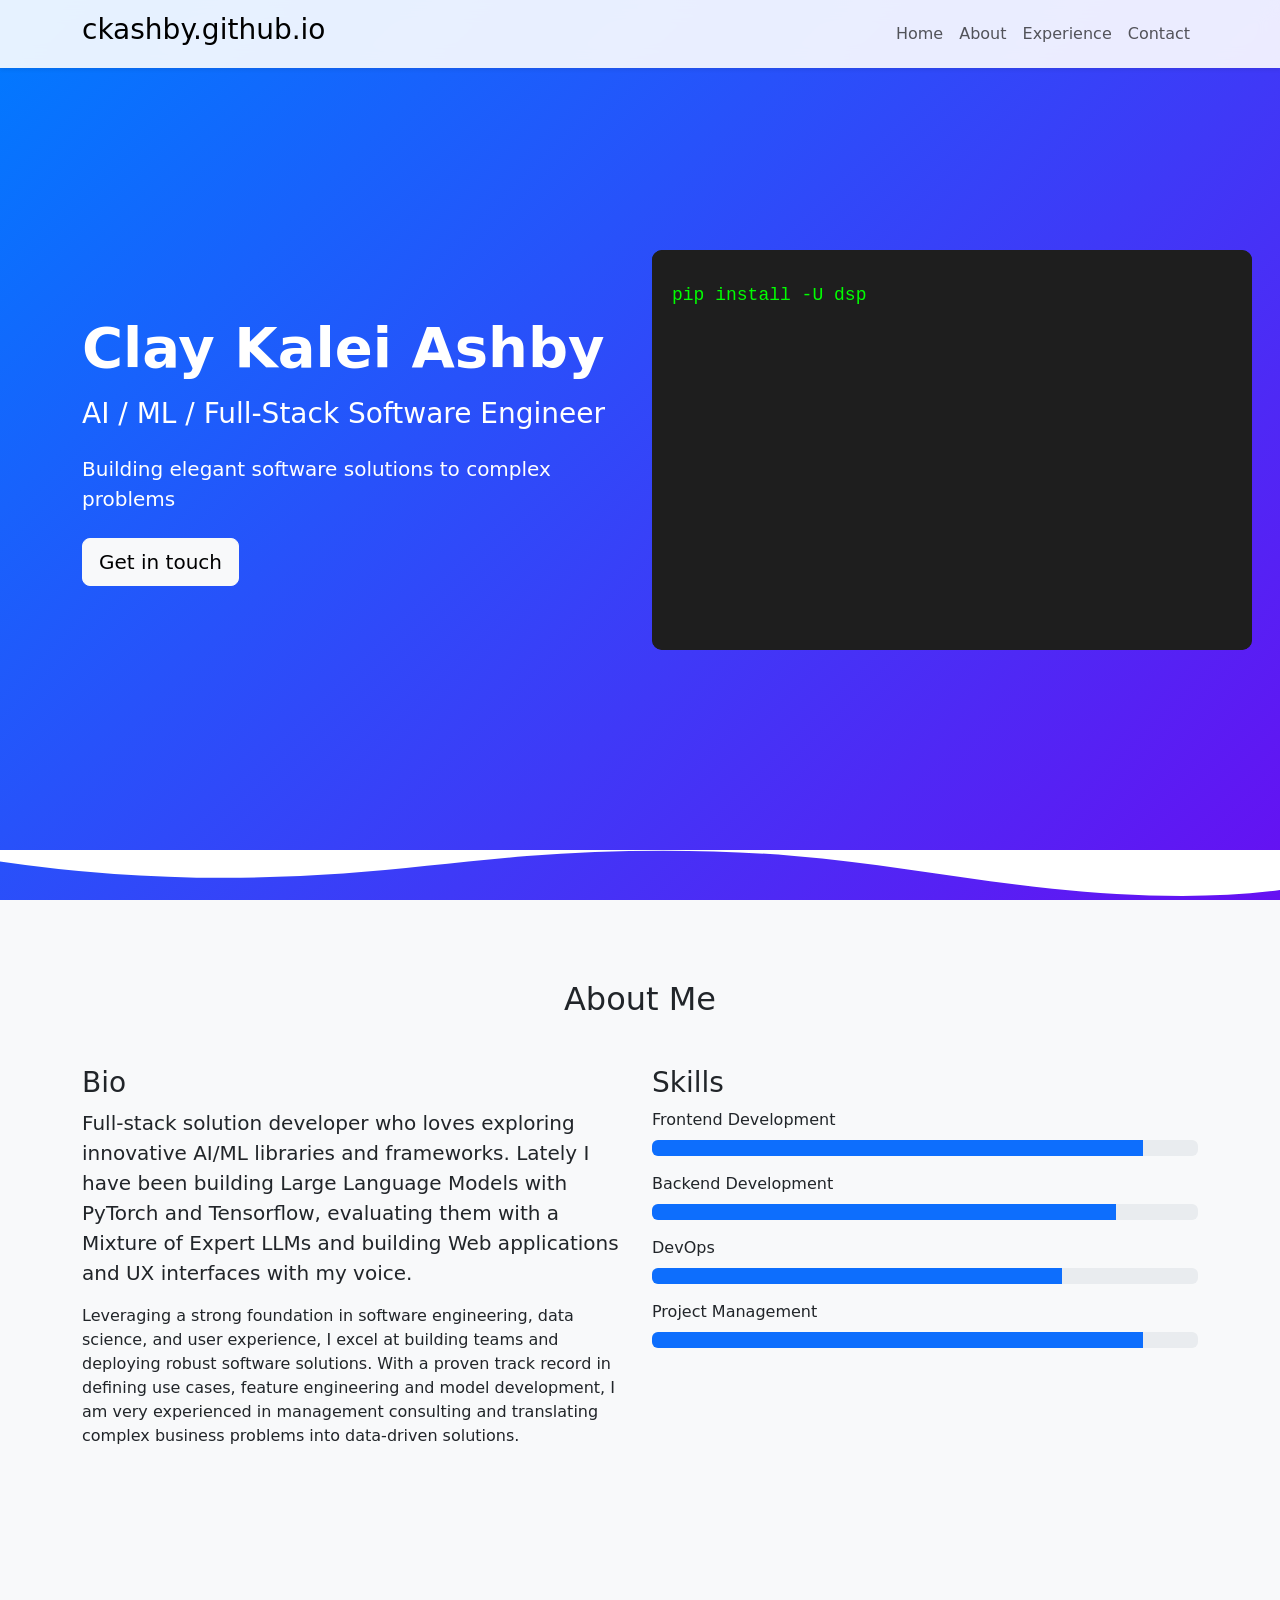
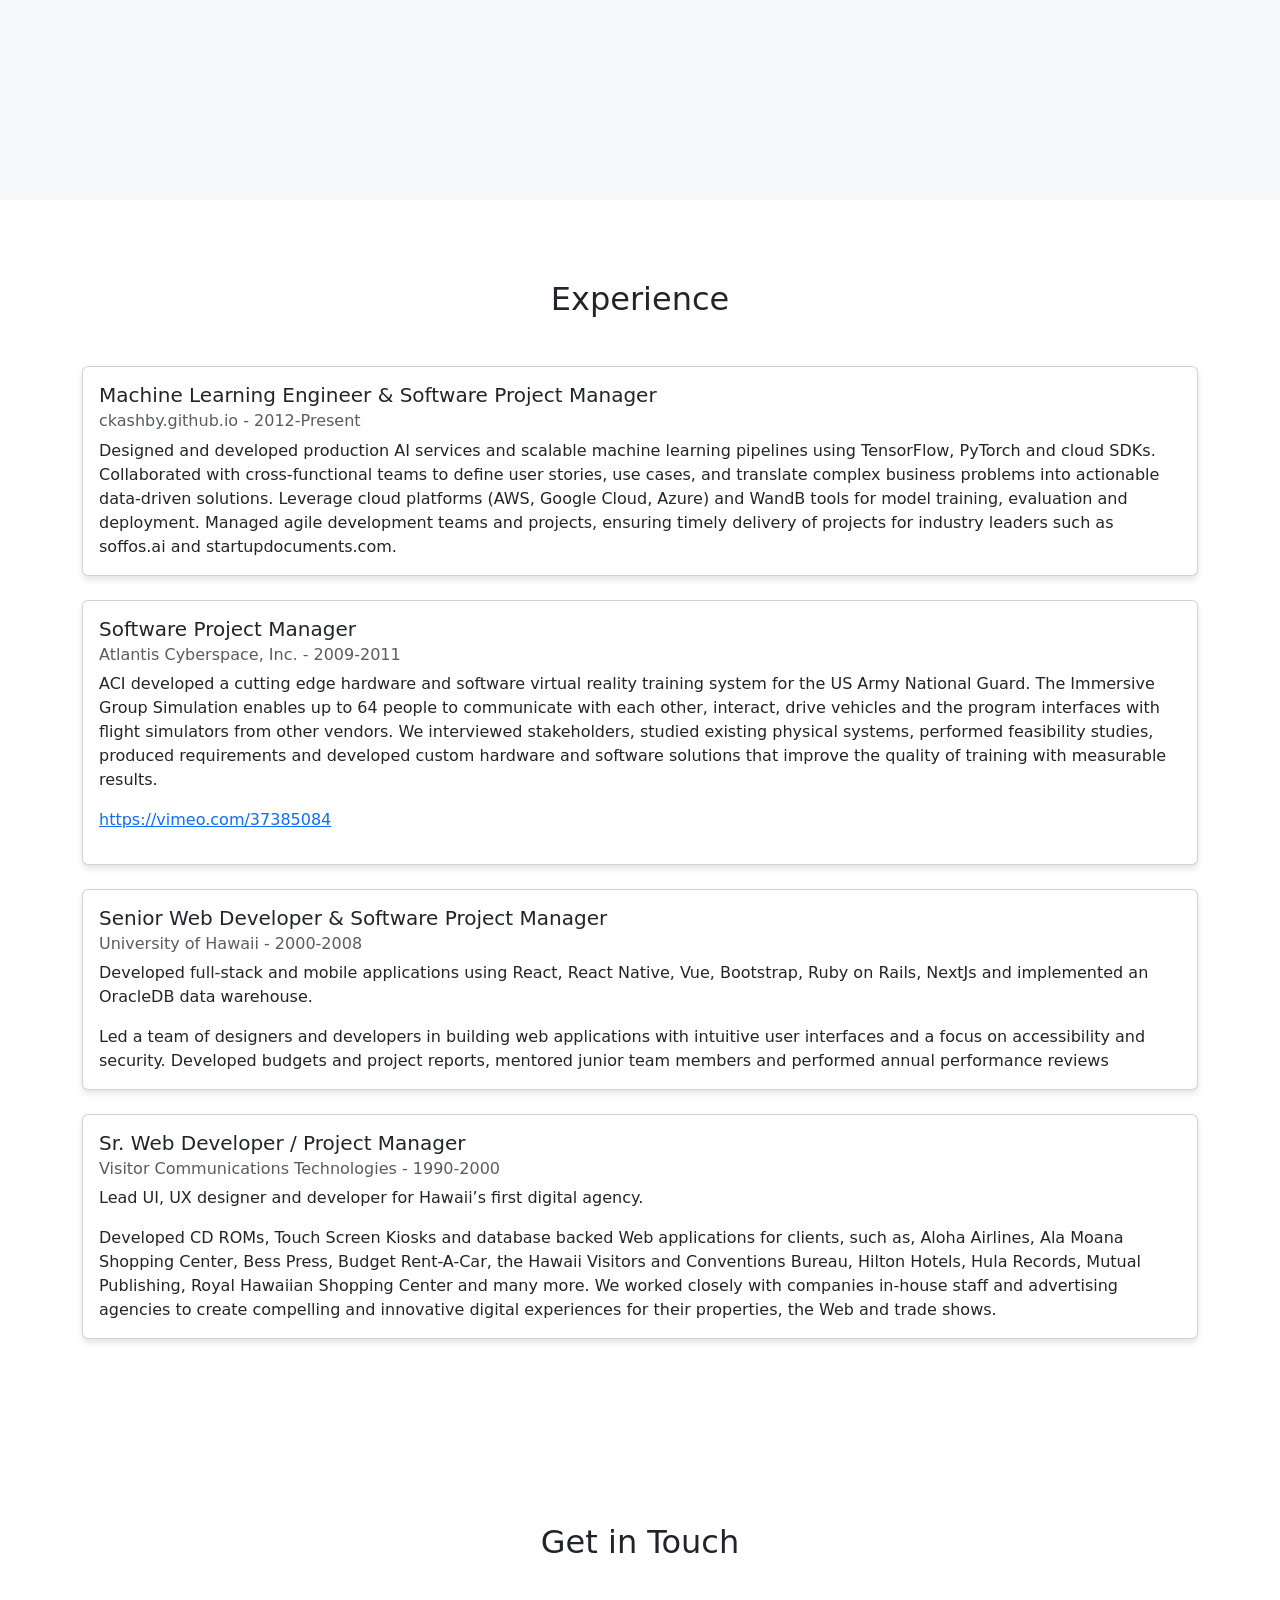
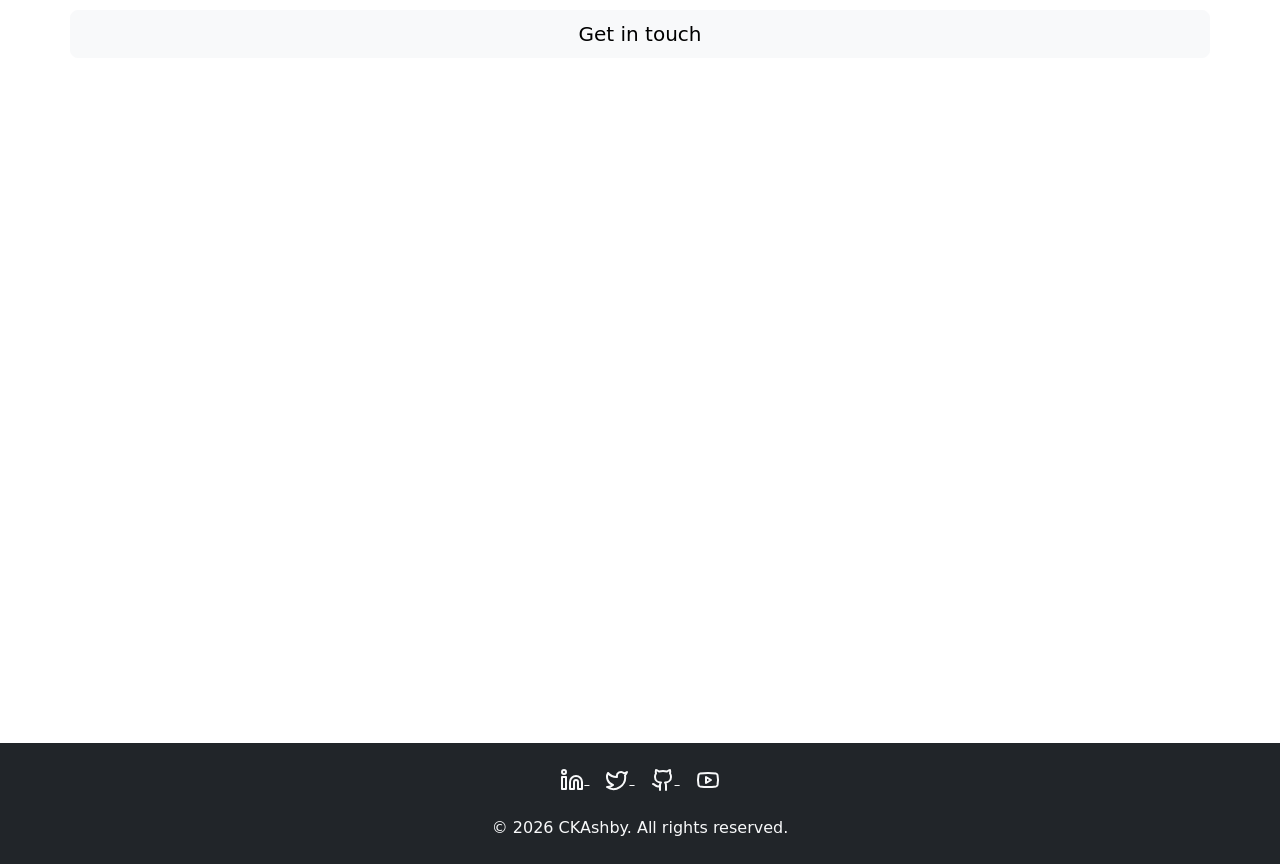
==== commit 7de98449: "update resume" ====
(no text change in the page or its own stylesheets)
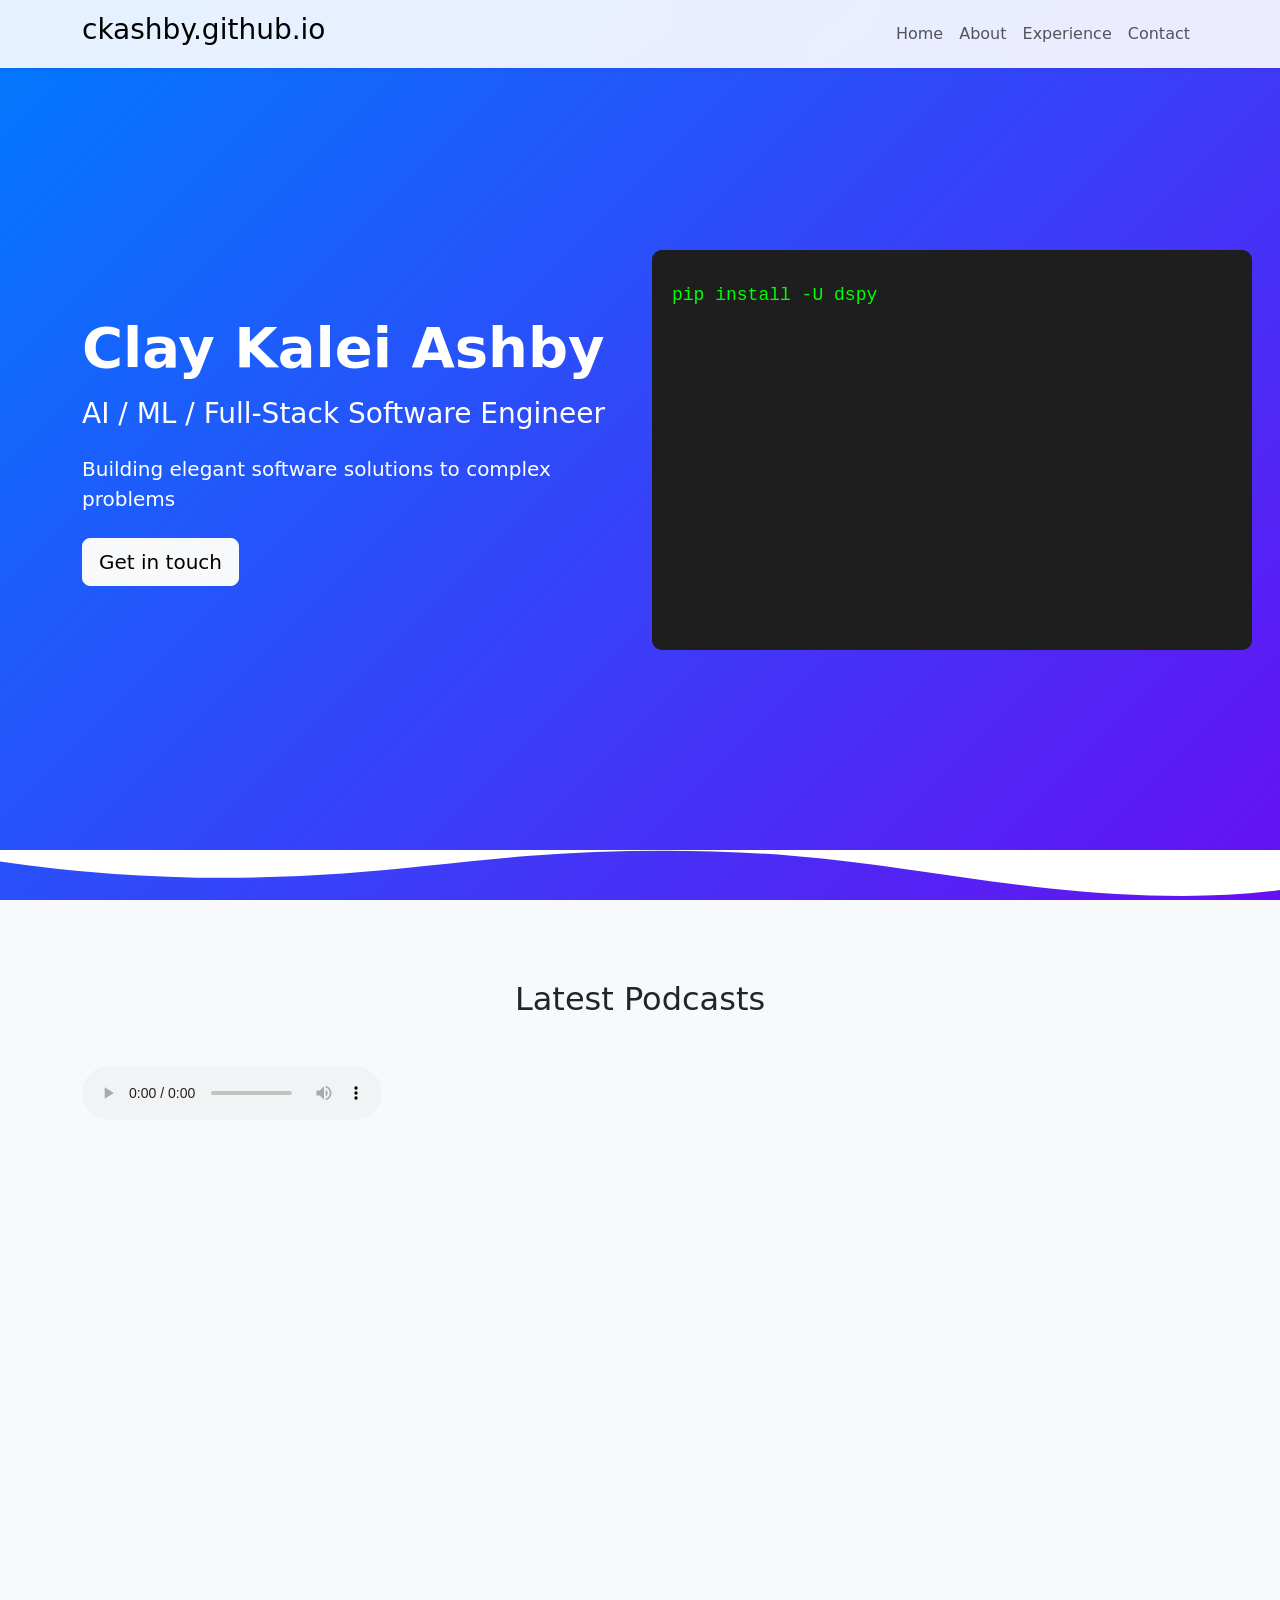
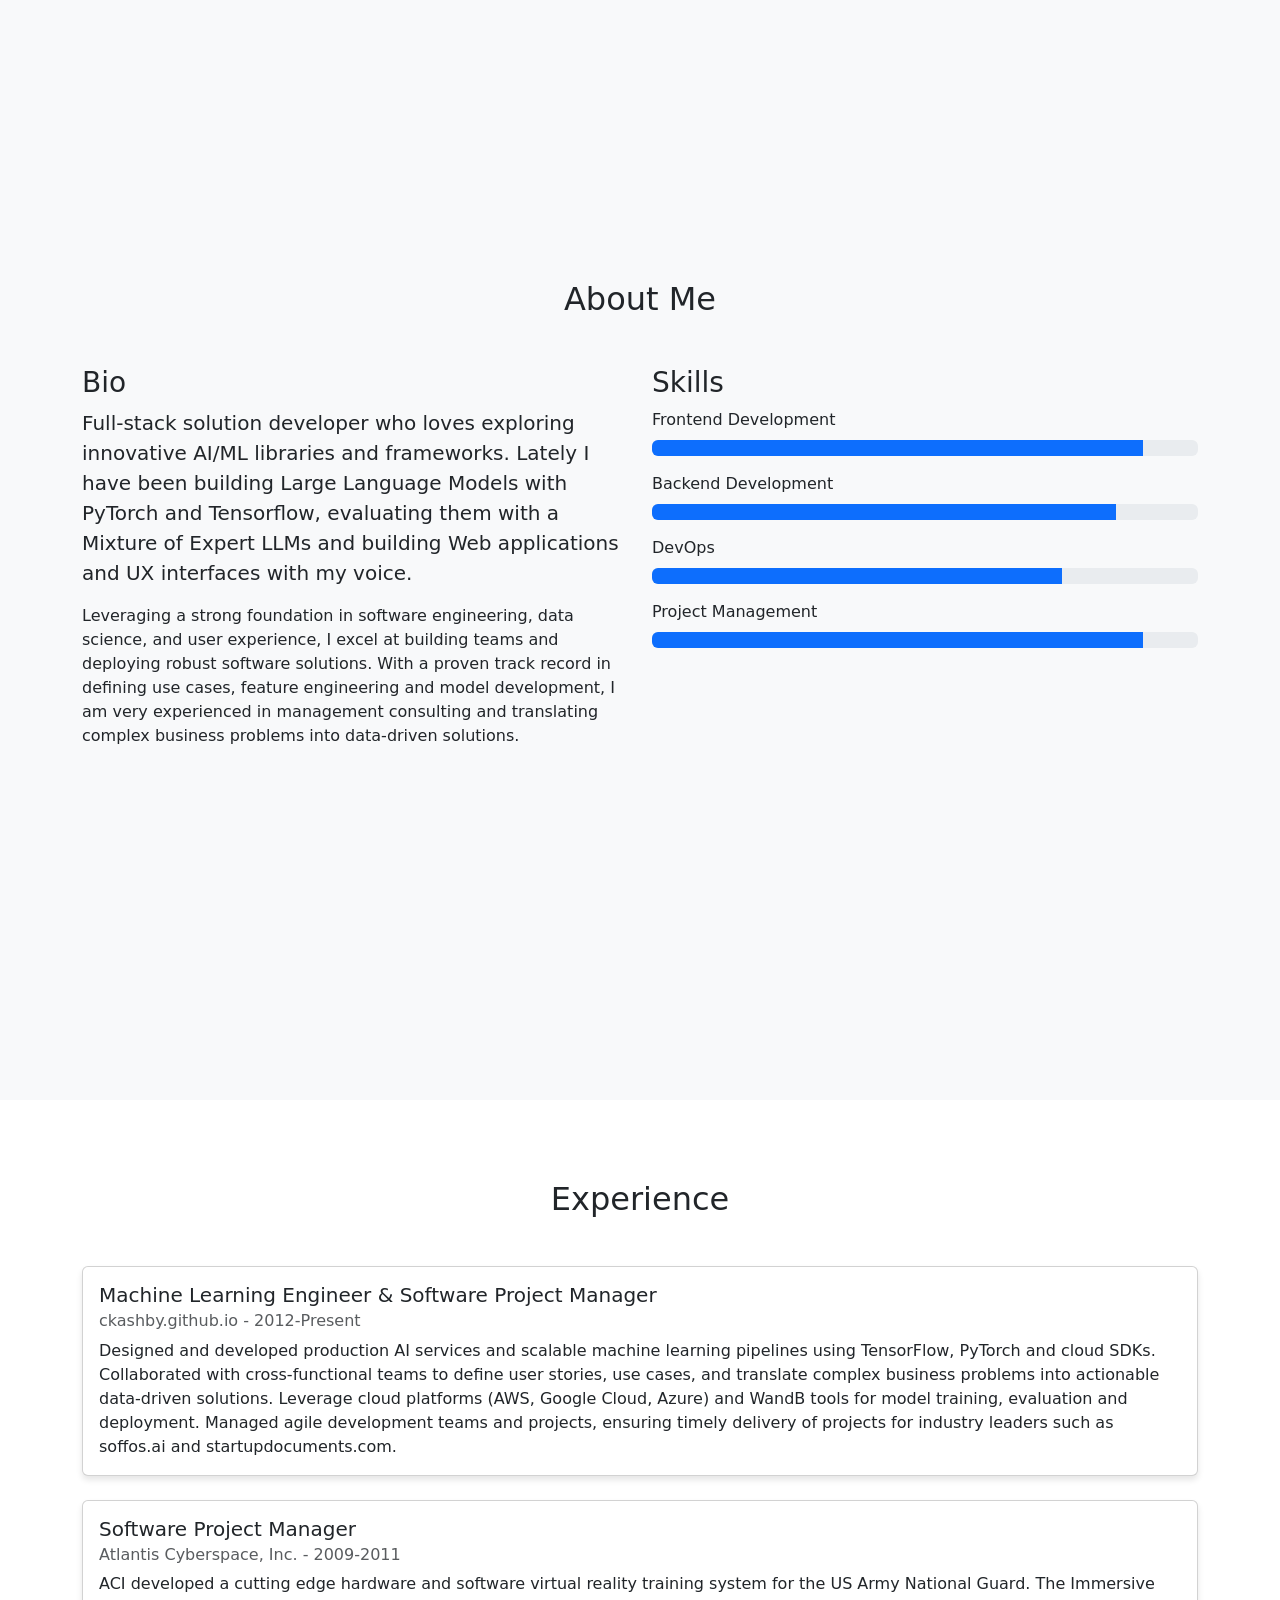
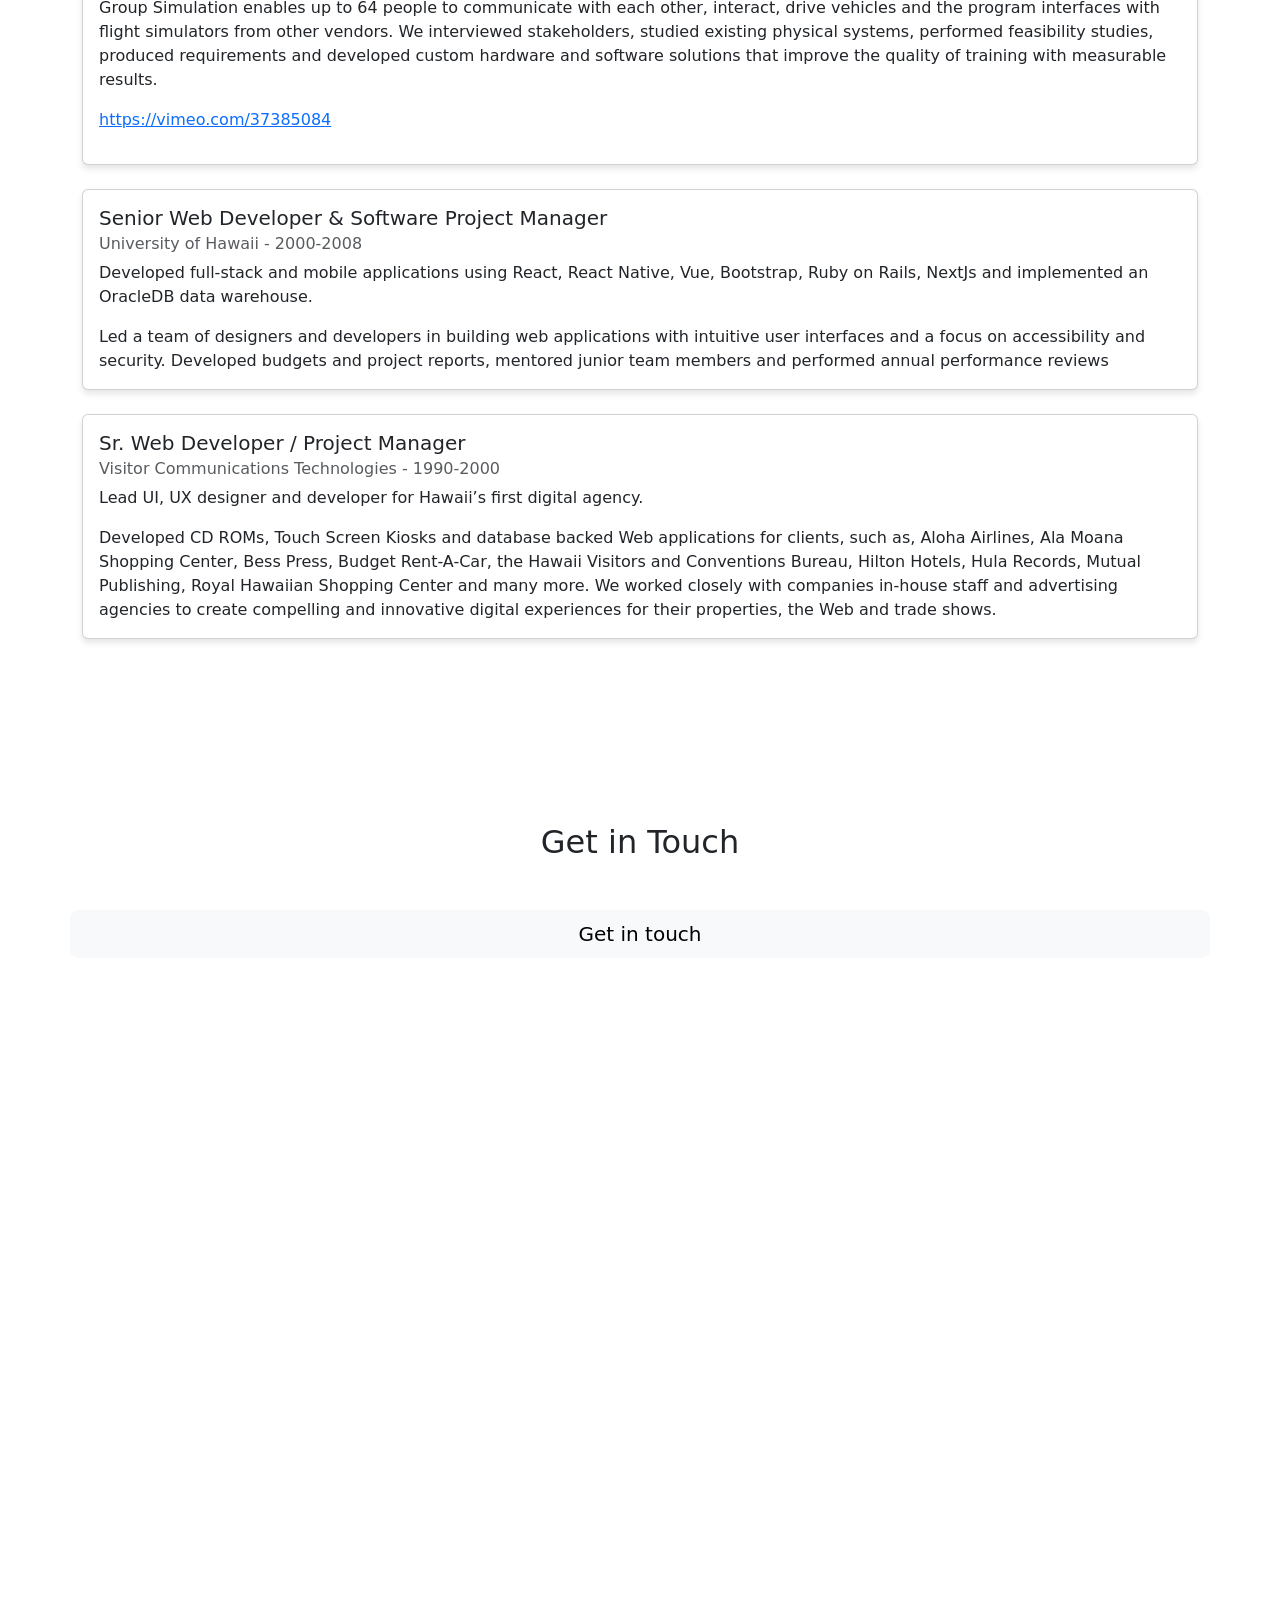
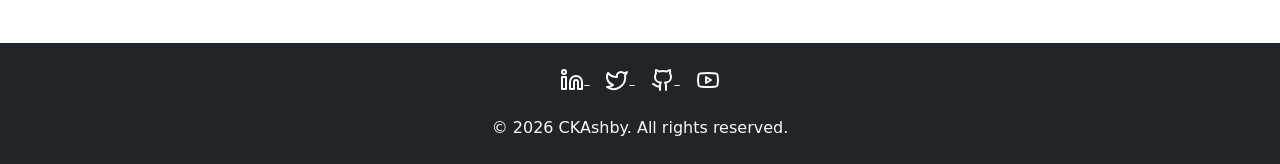
==== commit 98f402c4: "add latest podcast" ====
--- a/index.html
+++ b/index.html
@@ -224,6 +224,16 @@
                         class="shape-fill"
                     ></path>
                 </svg>
+            </div>
+        </section>
+
+        <!-- Podcast Section -->
+        <section id="about" class="bg-light">
+            <div class="container">
+                <h2 class="text-center mb-5">Latest Podcasts</h2>
+                <div>
+                    <audio src="audio/song.mp3" controls></audio>
+                </div>
             </div>
         </section>
 
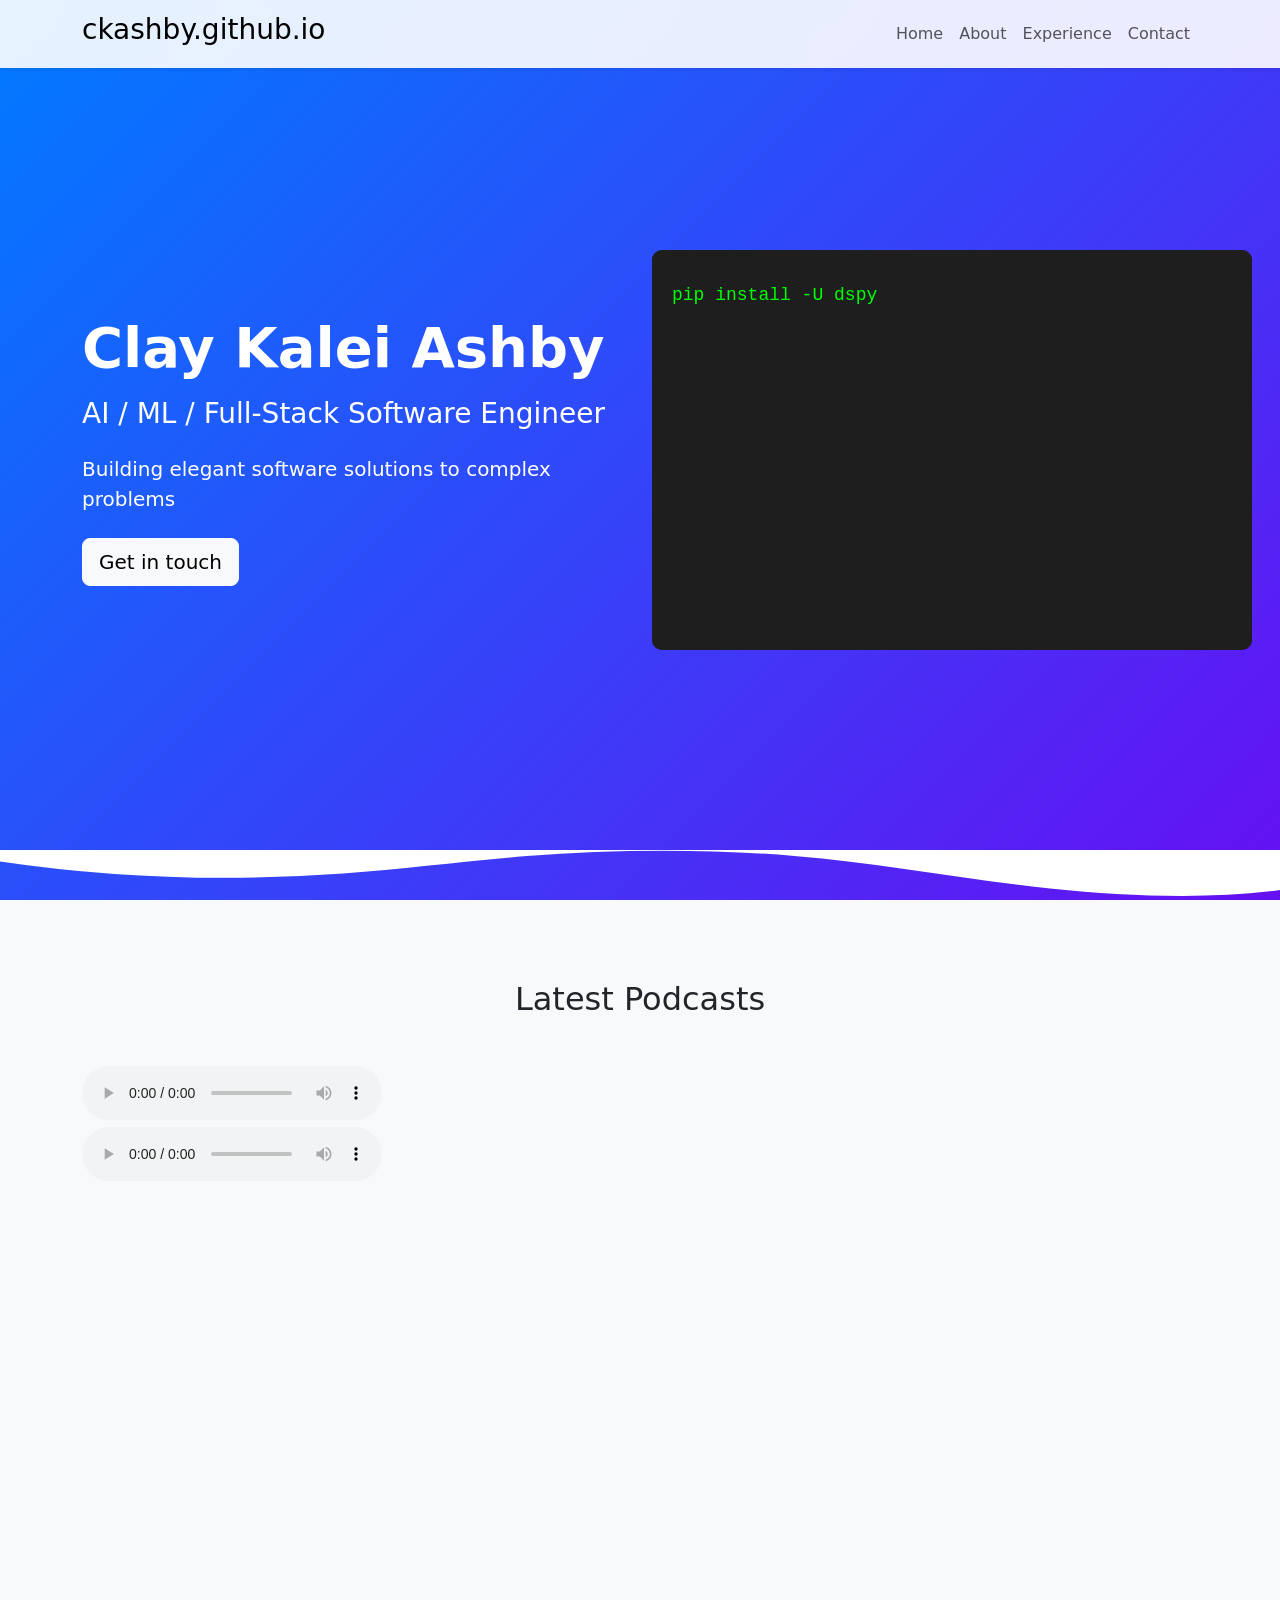
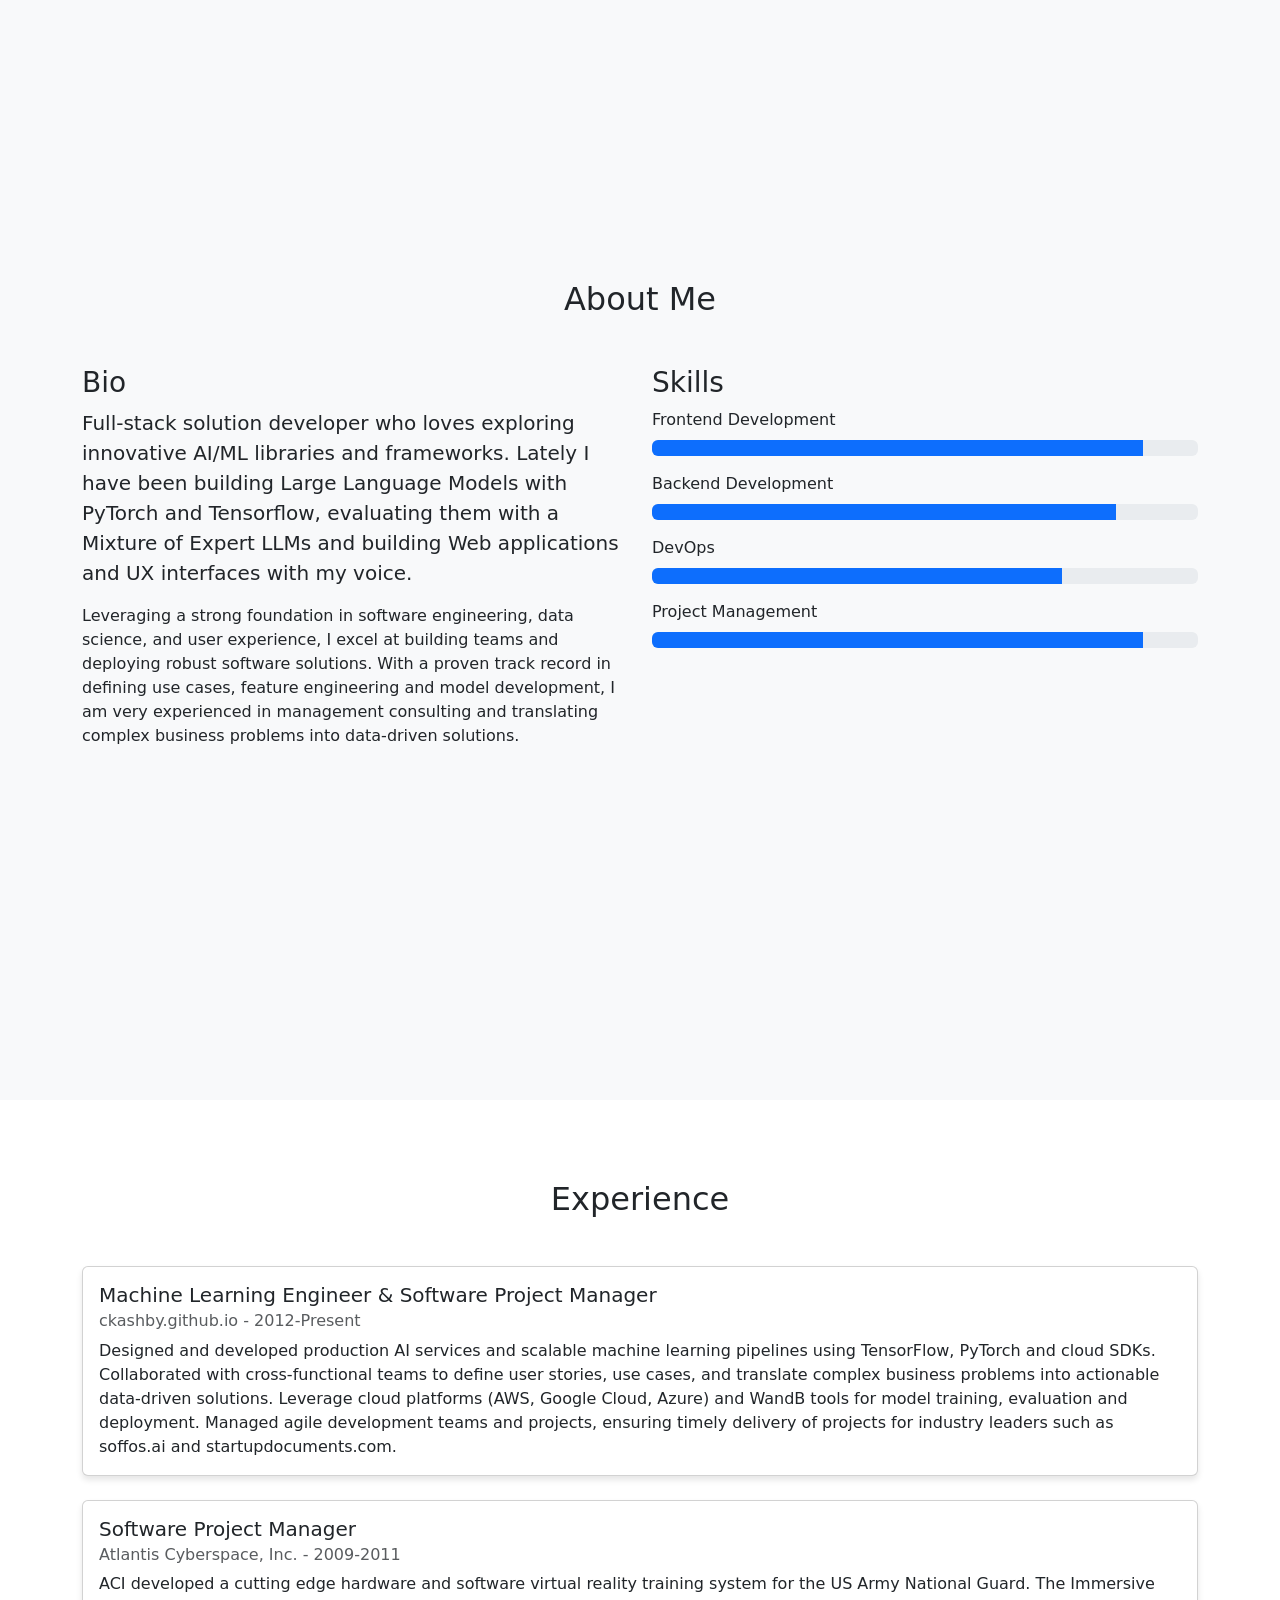
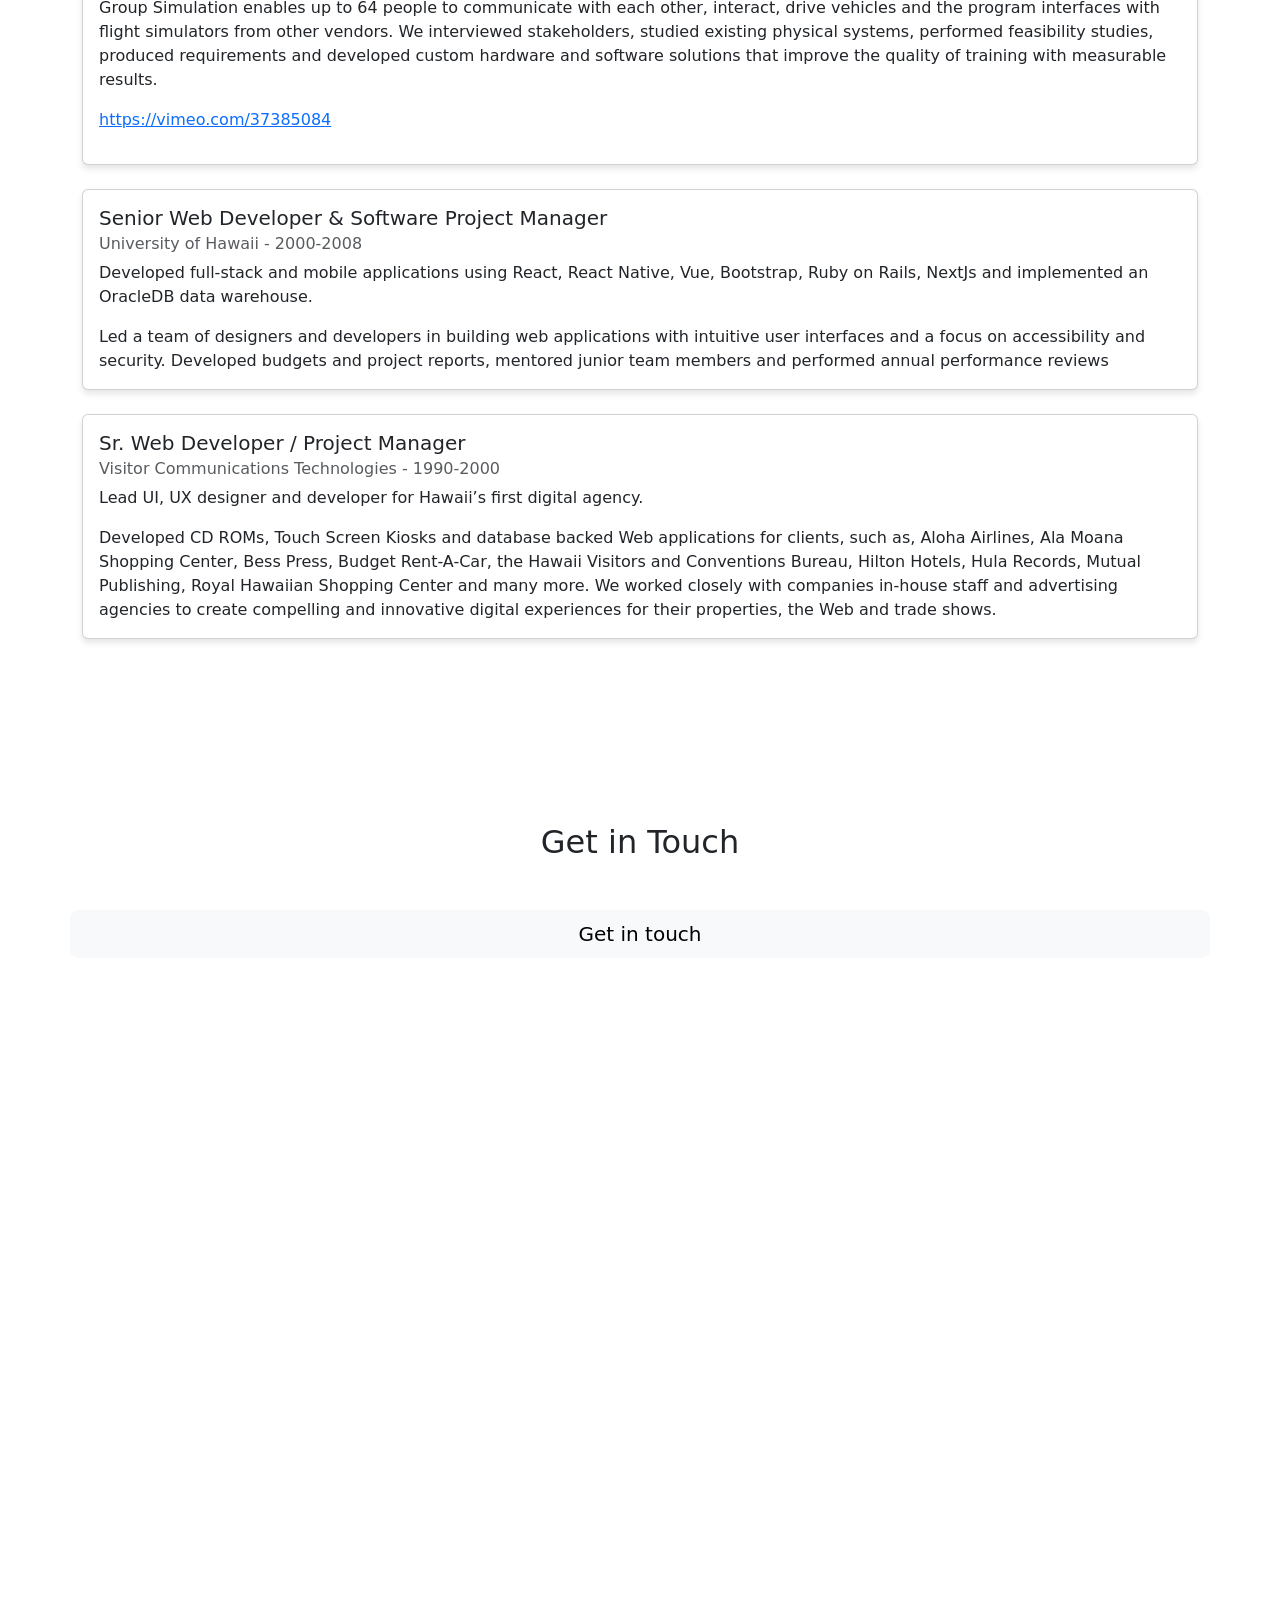
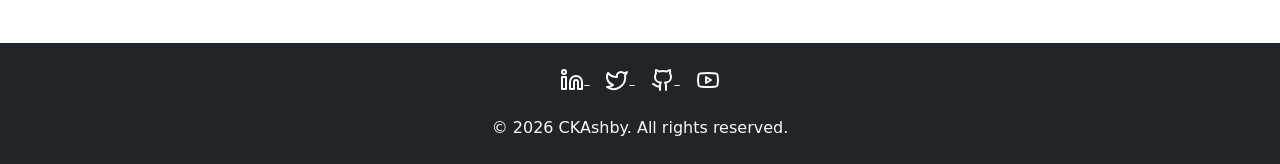
==== commit 8d8f05b5: "add latest podcast" ====
--- a/index.html
+++ b/index.html
@@ -232,7 +232,16 @@
             <div class="container">
                 <h2 class="text-center mb-5">Latest Podcasts</h2>
                 <div>
-                    <audio src="audio/song.mp3" controls></audio>
+                    <audio
+                        src="audio/Grassmann_Models_Replace_Transformer_Attention.m4a"
+                        controls
+                    ></audio>
+                </div>
+                <div>
+                    <audio
+                        src="audio/How_AI_Agents_Rewrite_Their_Org_Charts.m4a"
+                        controls
+                    ></audio>
                 </div>
             </div>
         </section>
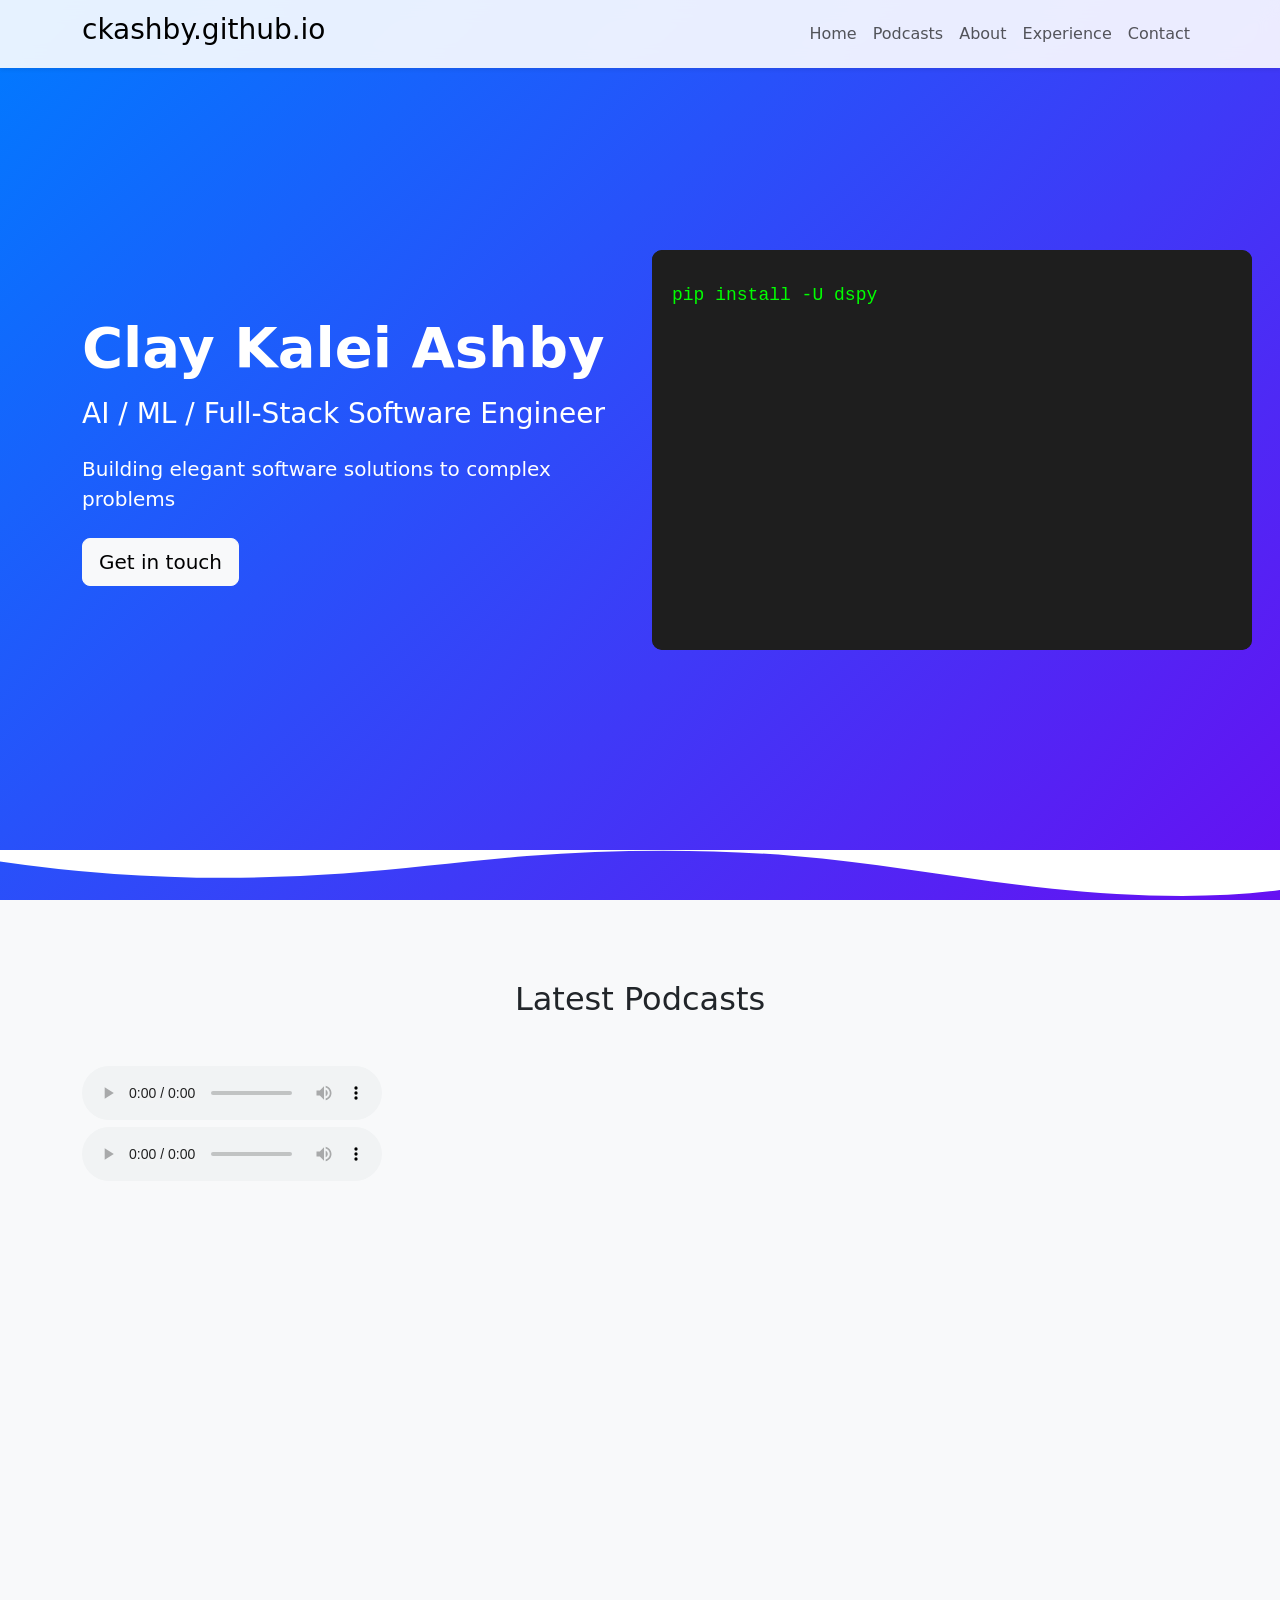
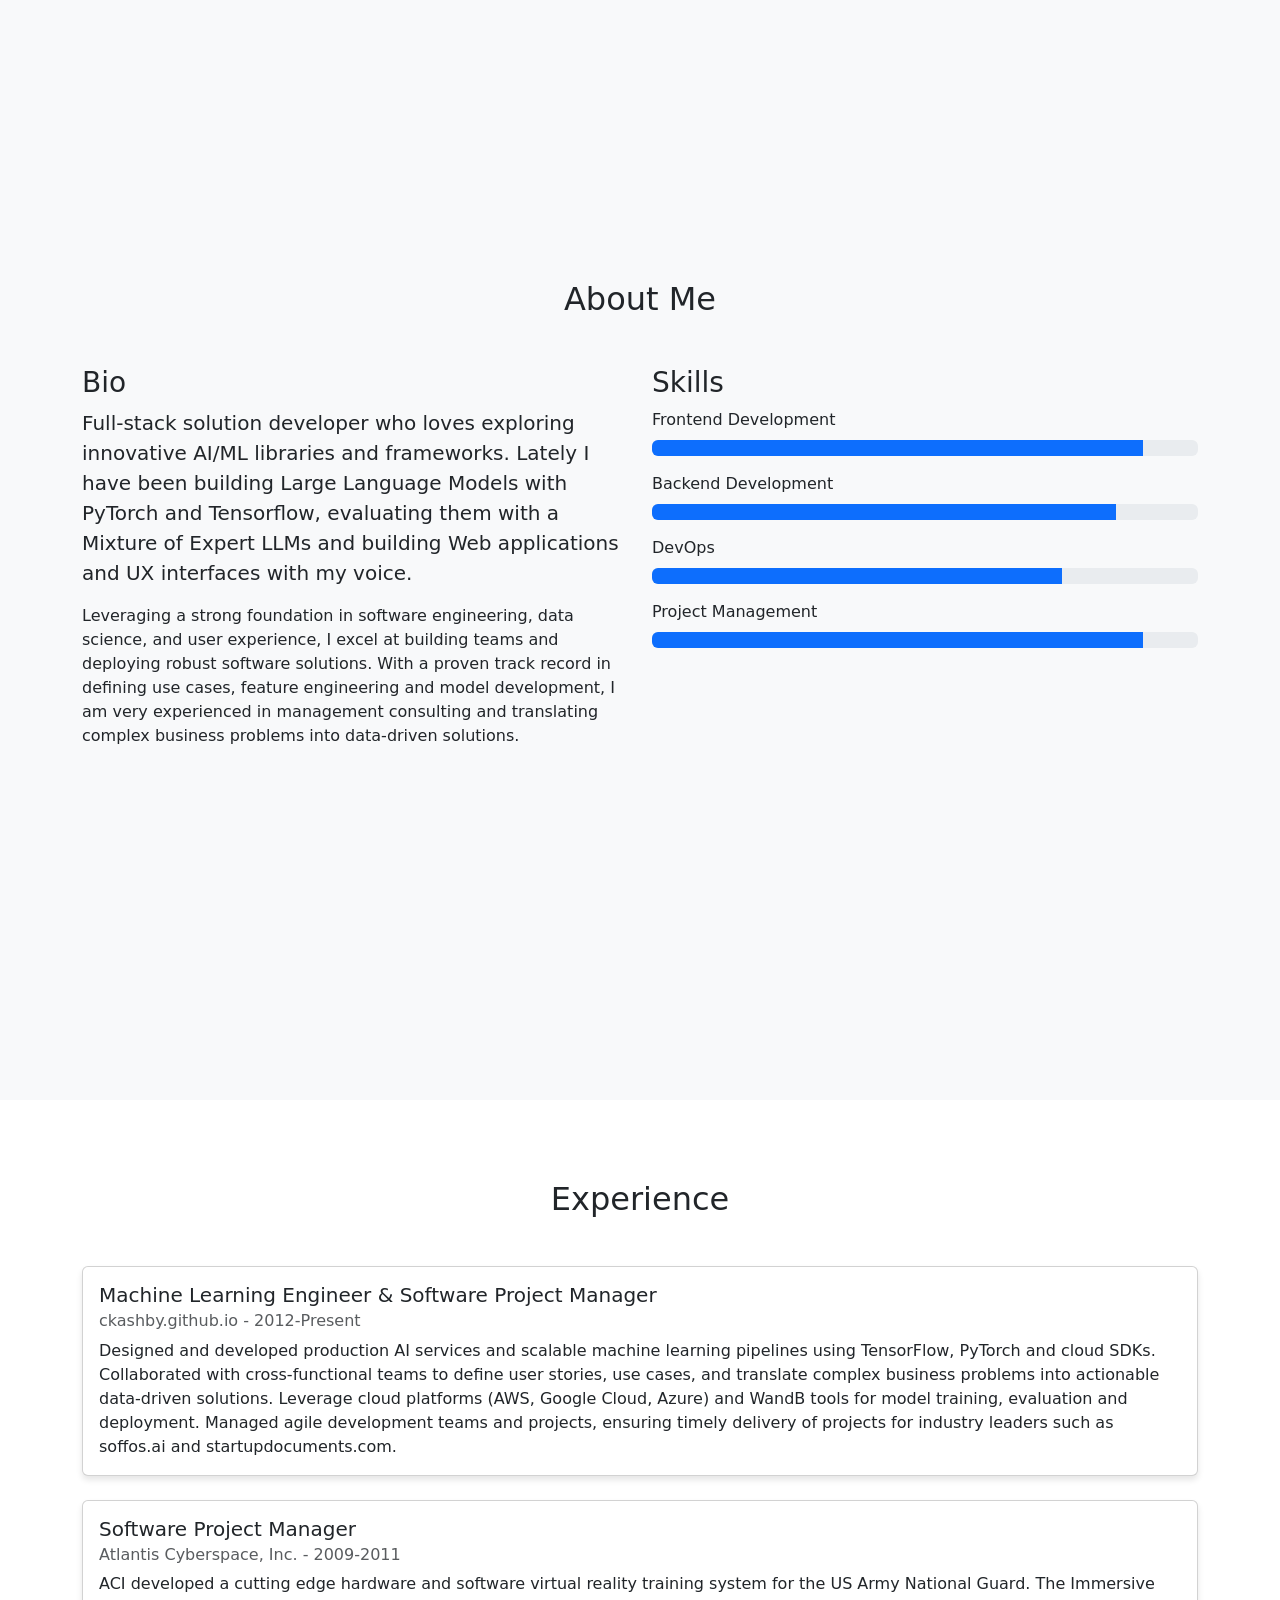
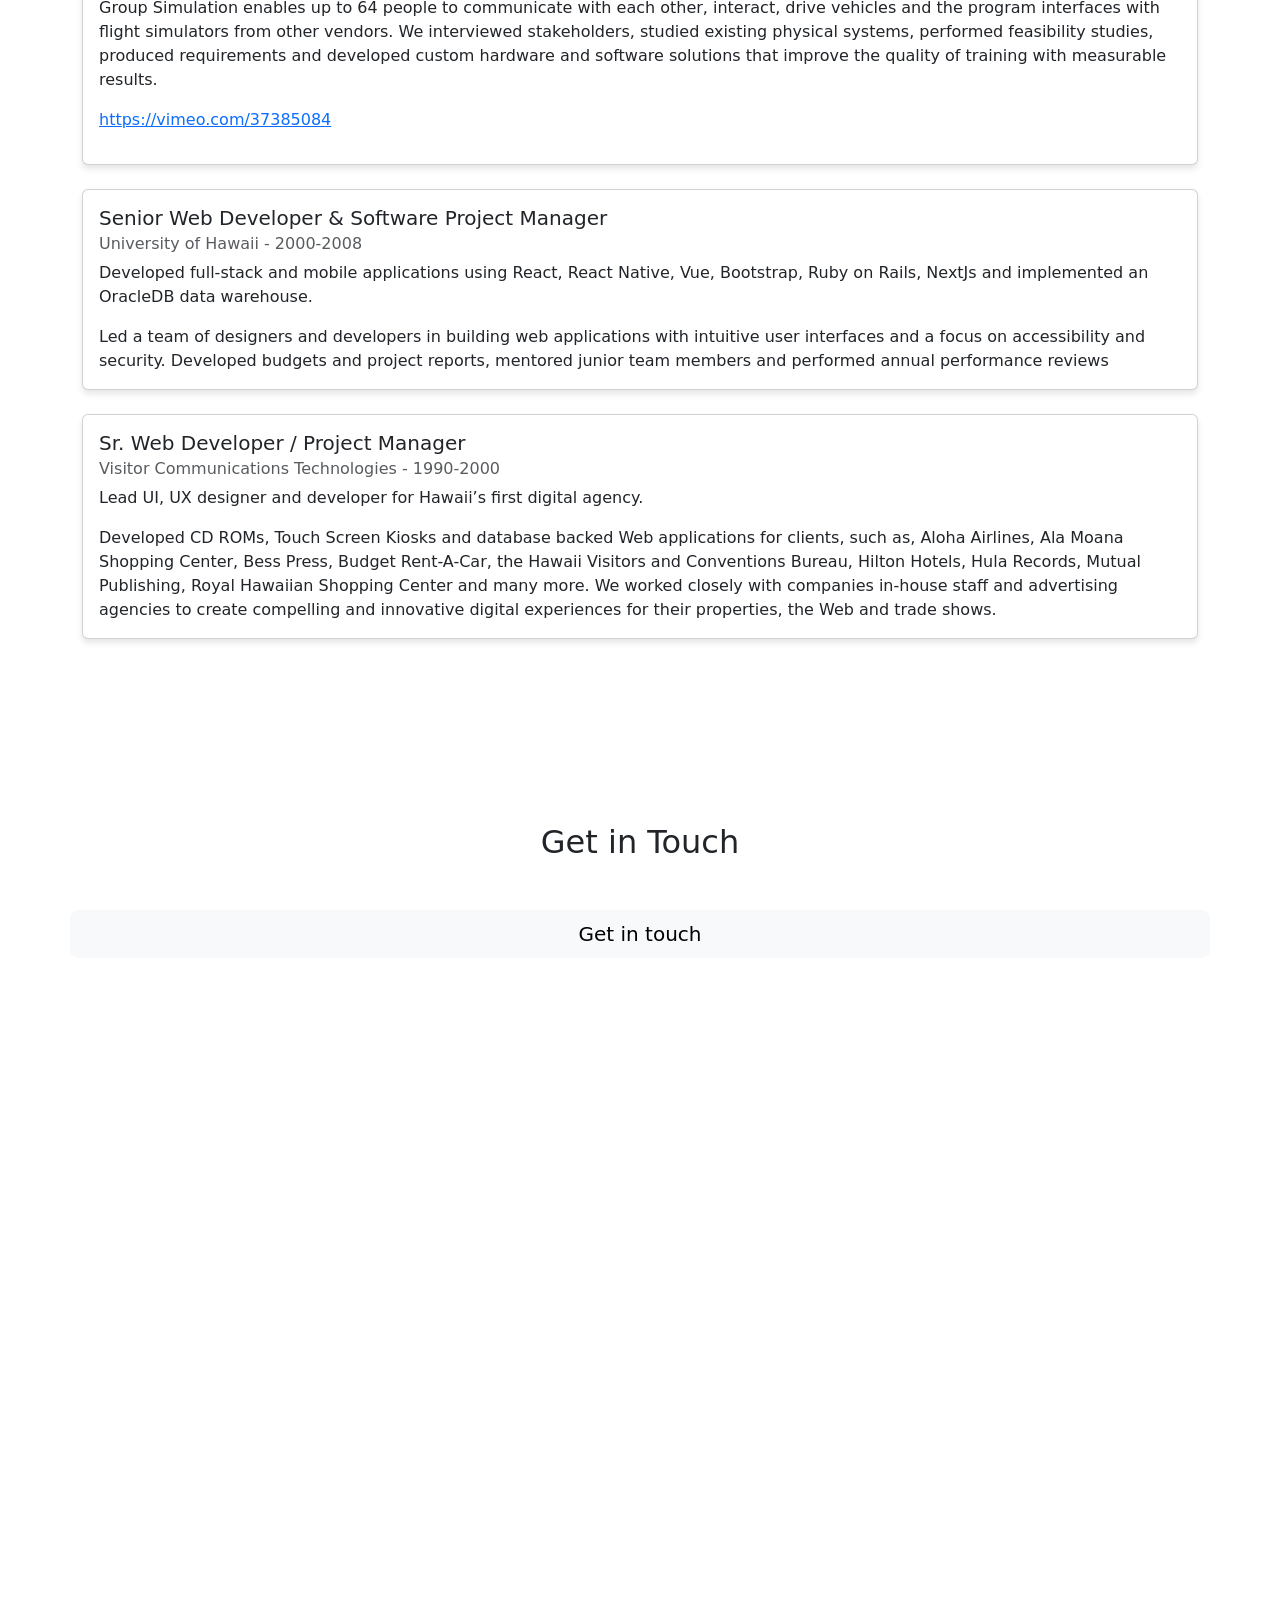
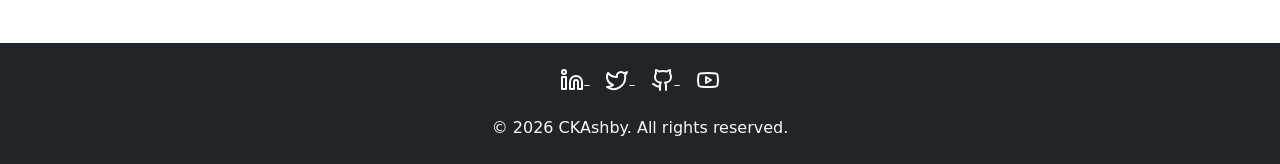
==== commit 17b85ff7: "add latest podcast" ====
--- a/index.html
+++ b/index.html
@@ -79,6 +79,9 @@
                     <ul class="navbar-nav ms-auto">
                         <li class="nav-item">
                             <a class="nav-link" href="#home">Home</a>
+                        </li>
+                        <li class="nav-item">
+                            <a class="nav-link" href="#podcasts">Podcasts</a>
                         </li>
                         <li class="nav-item">
                             <a class="nav-link" href="#about">About</a>
@@ -228,7 +231,7 @@
         </section>
 
         <!-- Podcast Section -->
-        <section id="about" class="bg-light">
+        <section id="podcasts" class="bg-light">
             <div class="container">
                 <h2 class="text-center mb-5">Latest Podcasts</h2>
                 <div>
